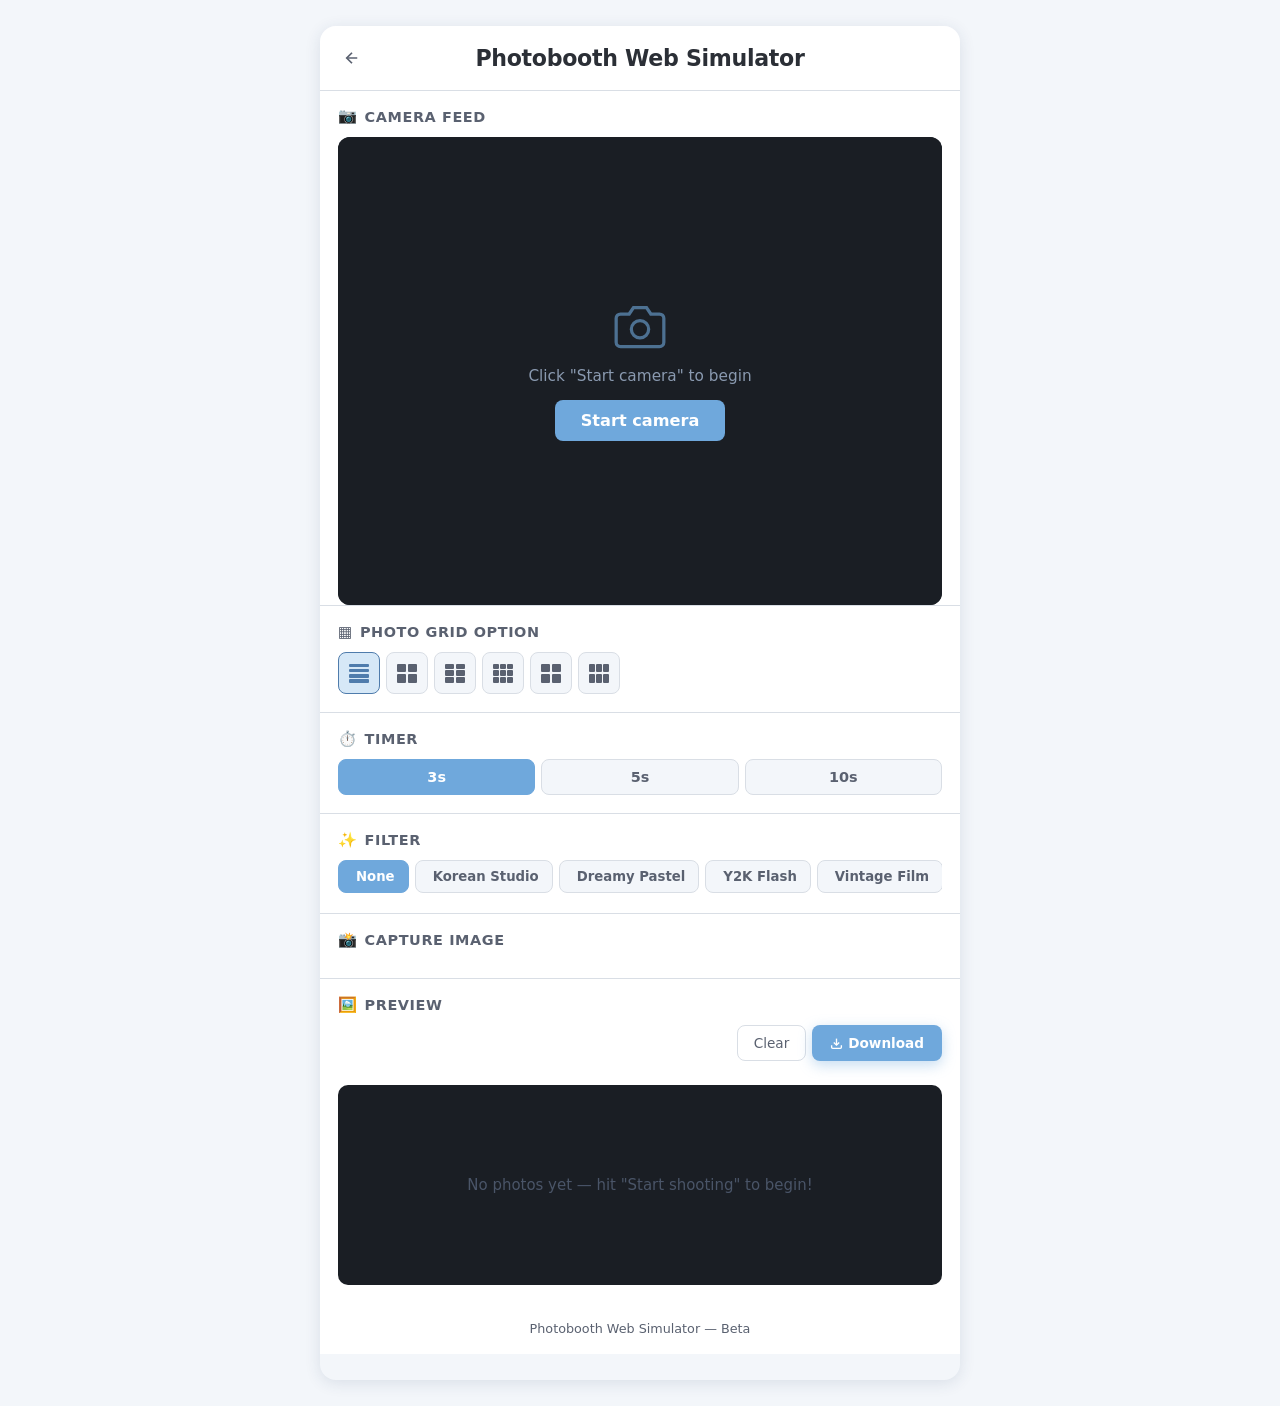
==== app.html @ ad987b06 "Add files via upload" ====
<!DOCTYPE html>
<html lang="en">
<head>
  <meta charset="UTF-8" />
  <meta name="viewport" content="width=device-width, initial-scale=1.0, viewport-fit=cover" />
  <title>Photobooth Web Simulator — Beta</title>
  <link rel="stylesheet" href="style.css" />
</head>
<body>
  <div class="app">

    <!-- Header -->
    <header class="header">
      <a href="landing.html" class="back-link" aria-label="Back to home">
        <svg width="18" height="18" viewBox="0 0 24 24" fill="none" stroke="currentColor" stroke-width="2.3">
          <line x1="19" y1="12" x2="5" y2="12"/>
          <polyline points="12 19 5 12 12 5"/>
        </svg>
      </a>
      <h1>Photobooth Web Simulator</h1>
      <span class="header-spacer" aria-hidden="true"></span>
    </header>

    <!-- ════════════════════════════════════════
         SECTION 1 — CAMERA FEED
         ════════════════════════════════════════ -->
    <section class="app-section camera-feed-section" aria-labelledby="camera-feed-title">
      <h2 class="section-title" id="camera-feed-title">
        <span class="section-icon">📷</span> Camera Feed
      </h2>

      <div class="camera-section">
        <div class="camera-wrap" id="cameraWrap">
          <canvas id="glCanvas"></canvas>
          <video id="video" autoplay playsinline muted style="display:none"></video>
          <canvas id="overlay-canvas"></canvas>
          <div class="countdown-overlay" id="countdown"></div>
          <div class="flash-overlay" id="flash"></div>

          <div class="camera-placeholder" id="placeholder">
            <svg width="52" height="52" viewBox="0 0 24 24" fill="none" stroke-width="1.5" aria-hidden="true">
              <path d="M23 19a2 2 0 0 1-2 2H3a2 2 0 0 1-2-2V8a2 2 0 0 1 2-2h4l2-3h6l2 3h4a2 2 0 0 1 2 2z"/>
              <circle cx="12" cy="13" r="4"/>
            </svg>
            <p>Click "Start camera" to begin</p>
            <button class="btn-start" id="btnStart">Start camera</button>
          </div>
        </div>
      </div>
    </section>

    <!-- ════════════════════════════════════════
         SECTION 2 — PHOTO GRID OPTION
         ════════════════════════════════════════ -->
    <section class="app-section" aria-labelledby="grid-title">
      <h2 class="section-title" id="grid-title">
        <span class="section-icon">▦</span> Photo Grid Option
      </h2>
      <div class="section-body layout-bar">
        <div class="layout-icon-row" id="layoutGrid"></div>
      </div>
    </section>

    <!-- ════════════════════════════════════════
         SECTION 3 — TIMER
         ════════════════════════════════════════ -->
    <section class="app-section" aria-labelledby="timer-title">
      <h2 class="section-title" id="timer-title">
        <span class="section-icon">⏱️</span> Timer
      </h2>
      <div class="section-body">
        <div class="timer-btns" id="timerBtns"></div>
      </div>
    </section>

    <!-- ════════════════════════════════════════
         SECTION 4 — FILTER
         ════════════════════════════════════════ -->
    <section class="app-section" aria-labelledby="filter-title">
      <h2 class="section-title" id="filter-title">
        <span class="section-icon">✨</span> Filter
      </h2>
      <div class="section-body filter-bar">
        <div class="filter-chips" id="filterGrid"></div>
      </div>
    </section>

    <!-- ════════════════════════════════════════
         SECTION 5 — CAPTURE IMAGE
         ════════════════════════════════════════ -->
    <section class="app-section capture-section" aria-labelledby="capture-title">
      <h2 class="section-title" id="capture-title">
        <span class="section-icon">📸</span> Capture Image
      </h2>
      <div class="section-body capture-body" id="cameraBar">
        <div class="capture-row-top">
          <span class="shot-counter" id="shotCounter">0 / 4 photos</span>
          <button class="btn-retake" id="btnRetake" disabled>Retake</button>
        </div>
        <button class="btn-capture" id="btnCapture" disabled>Take photo</button>
      </div>
    </section>

    <!-- Collage preview -->
    <section class="app-section preview-section" aria-labelledby="preview-title">
      <h2 class="section-title" id="preview-title">
        <span class="section-icon">🖼️</span> Preview
      </h2>
      <div class="section-body">
        <div class="preview-actions">
          <button class="btn-retake" id="btnClear">Clear</button>
          <button class="btn-download" id="btnDownload">
            <svg width="13" height="13" viewBox="0 0 24 24" fill="none" stroke="currentColor" stroke-width="2.5" aria-hidden="true">
              <path d="M21 15v4a2 2 0 0 1-2 2H5a2 2 0 0 1-2-2v-4"/>
              <polyline points="7 10 12 15 17 10"/>
              <line x1="12" y1="15" x2="12" y2="3"/>
            </svg>
            Download
          </button>
        </div>
        <div class="preview-canvas" id="collagePreview">
          <div class="empty-strip">No photos yet</div>
        </div>
      </div>
    </section>

    <!-- Footer -->
    <footer class="footer">
      <span>Photobooth Web Simulator &mdash; Beta</span>
    </footer>

  </div>

  <!-- Processing toast -->
  <div class="processing-toast" id="processingToast">
    <span class="processing-spinner"></span>
    <span id="processingMsg">Applying filter…</span>
  </div>

  <!-- Hidden canvases -->
  <canvas id="final-canvas" style="display:none"></canvas>

  <script src="filters.js"></script>
  <script src="script.js"></script>
</body>
</html>
---- style.css ----
/* ============================================
   PHOTOBOOTH — style.css  (v5: responsive + sectioned)
   ============================================ */

/* ── Design Tokens ── */
:root {
  --sky-blue:        #6FA8DC;
  --sky-blue-dark:   #4F7CAC;
  --sky-blue-light:  #D6E8F7;
  --sky-blue-xlight: #EBF4FC;

  --navy:            #1F3A5F;
  --cool-gray:       #D9DEE5;
  --charcoal:        #2B2F36;
  --text-secondary:  #5A6170;

  --surface:         #FFFFFF;
  --background:      #F3F6FA;

  --shadow-sm:       0 1px 4px rgba(31, 58, 95, 0.08);
  --shadow-md:        0 3px 16px rgba(31, 58, 95, 0.12);
  --shadow-blue:      0 4px 14px rgba(111, 168, 220, 0.40);

  /* Fluid spacing scale — grows gently with viewport width */
  --space-xs: clamp(4px, 1vw, 6px);
  --space-sm: clamp(8px, 1.6vw, 12px);
  --space-md: clamp(12px, 2.4vw, 18px);
  --space-lg: clamp(16px, 3.2vw, 26px);

  /* App max width caps growth on large desktop screens */
  --app-max-width: 560px;
}

/* ── Reset & Base ── */
*, *::before, *::after { box-sizing: border-box; margin: 0; padding: 0; }

html {
  /* Fluid root font-size: scales from 15px (small phones) to 17px (desktop) */
  font-size: clamp(15px, 0.9vw + 13px, 17px);
}

body {
  font-family: 'Segoe UI', system-ui, sans-serif;
  background: var(--background);
  min-height: 100vh;
  color: var(--charcoal);
  -webkit-text-size-adjust: 100%;
}

img, canvas, video { max-width: 100%; display: block; }

button { font-family: inherit; }

/* ── App wrapper ── */
.app {
  max-width: var(--app-max-width);
  margin: 0 auto;
  padding: 0 0 var(--space-lg);
  display: flex;
  flex-direction: column;
  gap: 0;
  min-height: 100vh;
}

/* On larger screens, give the centered column a visible edge so it
   doesn't look like a stray strip floating in empty space */
@media (min-width: 640px) {
  .app {
    margin-top: var(--space-lg);
    margin-bottom: var(--space-lg);
    border-radius: 16px;
    overflow: hidden;
    box-shadow: var(--shadow-md);
    min-height: auto;
  }
}

/* ── Header ── */
.header {
  background: var(--surface);
  border-bottom: 1px solid var(--cool-gray);
  padding: var(--space-md) var(--space-md);
  display: flex;
  align-items: center;
  gap: var(--space-sm);
}

.header h1 {
  flex: 1;
  font-size: clamp(1.05rem, 2.6vw, 1.3rem);
  font-weight: 700;
  color: var(--charcoal);
  letter-spacing: -0.3px;
  text-align: center;
}

.back-link,
.header-spacer {
  width: 28px;
  height: 28px;
  flex-shrink: 0;
}

.back-link {
  display: flex;
  align-items: center;
  justify-content: center;
  color: var(--text-secondary);
  border-radius: 8px;
  transition: background 0.15s, color 0.15s;
}

.back-link:hover {
  background: var(--sky-blue-xlight);
  color: var(--sky-blue-dark);
}

/* ── Generic Section Wrapper ── */
.app-section {
  background: var(--surface);
  border-bottom: 1px solid var(--cool-gray);
  padding: var(--space-md);
}

.app-section:last-of-type { border-bottom: none; }

.section-title {
  display: flex;
  align-items: center;
  gap: 7px;
  font-size: clamp(0.78rem, 1.6vw, 0.85rem);
  font-weight: 700;
  letter-spacing: 0.04em;
  text-transform: uppercase;
  color: var(--text-secondary);
  margin-bottom: var(--space-sm);
}

.section-icon {
  font-size: 1.05em;
  line-height: 1;
}

.section-body {
  display: flex;
  flex-direction: column;
  gap: var(--space-sm);
}

/* ════════════════════════════════════════════
   SECTION 1 — CAMERA FEED
   ════════════════════════════════════════════ */

.camera-feed-section { padding: var(--space-md) var(--space-md) 0; }

.camera-section {
  background: var(--charcoal);
  border-radius: 12px;
  overflow: hidden;
}

.camera-wrap {
  position: relative;
  width: 100%;
  aspect-ratio: 4 / 3;
  background: #1a1e24;
  overflow: hidden;
  display: flex;
  align-items: center;
  justify-content: center;
}

/* Taller camera on bigger screens feels less cramped */
@media (min-width: 640px) {
  .camera-wrap { aspect-ratio: 4 / 3.1; }
}

#glCanvas {
  position: absolute;
  inset: 0;
  width: 100%;
  height: 100%;
  object-fit: cover;
  display: none;
}

#overlay-canvas {
  position: absolute;
  inset: 0;
  width: 100%;
  height: 100%;
  pointer-events: none;
}

.camera-placeholder {
  display: flex;
  flex-direction: column;
  align-items: center;
  gap: var(--space-sm);
  padding: var(--space-lg) var(--space-md);
  text-align: center;
  z-index: 2;
}

.camera-placeholder svg { stroke: var(--sky-blue); opacity: 0.6; }

.camera-placeholder p {
  font-size: clamp(0.8rem, 1.8vw, 0.9rem);
  color: #8a9ab0;
  line-height: 1.5;
}

.btn-start {
  padding: clamp(8px, 1.6vw, 11px) clamp(18px, 4vw, 26px);
  background: var(--sky-blue);
  border: none;
  border-radius: 8px;
  color: #fff;
  font-size: clamp(0.82rem, 1.8vw, 0.95rem);
  font-weight: 600;
  cursor: pointer;
  transition: background 0.15s;
}

.btn-start:hover { background: var(--sky-blue-dark); }

.countdown-overlay {
  position: absolute;
  inset: 0;
  display: flex;
  align-items: center;
  justify-content: center;
  background: rgba(0, 0, 0, 0.45);
  font-size: clamp(48px, 14vw, 100px);
  font-weight: 900;
  color: #fff;
  text-shadow: 0 0 40px rgba(111, 168, 220, 0.9);
  z-index: 10;
  pointer-events: none;
  opacity: 0;
  transition: opacity 0.15s;
}

.countdown-overlay.visible { opacity: 1; }

.flash-overlay {
  position: absolute;
  inset: 0;
  background: #fff;
  z-index: 20;
  pointer-events: none;
  opacity: 0;
  transition: opacity 0.15s;
}

.flash-overlay.flash { opacity: 1; }

/* ════════════════════════════════════════════
   SECTION 2 — PHOTO GRID OPTION
   ════════════════════════════════════════════ */

.layout-bar {
  display: flex;
  align-items: center;
}

.layout-icon-row {
  display: flex;
  gap: var(--space-xs);
  flex-wrap: wrap;
  width: 100%;
}

.layout-btn {
  width: clamp(34px, 8vw, 42px);
  height: clamp(34px, 8vw, 42px);
  border: 1.5px solid var(--cool-gray);
  border-radius: 8px;
  background: var(--background);
  cursor: pointer;
  display: flex;
  flex-direction: column;
  align-items: center;
  justify-content: center;
  gap: 2px;
  padding: 4px;
  transition: border-color 0.15s, background 0.15s;
}

.layout-btn:hover {
  border-color: var(--sky-blue);
  background: var(--sky-blue-xlight);
}

.layout-btn.active {
  border-color: var(--sky-blue-dark);
  background: var(--sky-blue-light);
}

.layout-btn span { display: none; }

.layout-dots {
  display: grid;
  gap: 1.5px;
  width: 60%;
  height: 60%;
}

.layout-dots .dot {
  background: var(--text-secondary);
  border-radius: 1px;
}

.layout-btn.active .dot { background: var(--sky-blue-dark); }
.layout-btn:hover .dot  { background: var(--sky-blue); }

/* ════════════════════════════════════════════
   SECTION 3 — TIMER
   ════════════════════════════════════════════ */

.timer-btns {
  display: flex;
  gap: var(--space-xs);
}

.timer-btn {
  flex: 1;
  padding: clamp(7px, 1.4vw, 9px) 0;
  border: 1.5px solid var(--cool-gray);
  border-radius: 8px;
  background: var(--background);
  cursor: pointer;
  font-size: clamp(0.78rem, 1.6vw, 0.85rem);
  font-weight: 600;
  color: var(--text-secondary);
  transition: all 0.15s;
  text-align: center;
}

.timer-btn.active {
  background: var(--sky-blue);
  color: #fff;
  border-color: var(--sky-blue);
}

.timer-btn:hover:not(.active) {
  border-color: var(--sky-blue);
  color: var(--sky-blue-dark);
  background: var(--sky-blue-xlight);
}

/* ════════════════════════════════════════════
   SECTION 4 — FILTER
   ════════════════════════════════════════════ */

.filter-bar { display: block; }

.filter-chips {
  display: flex;
  gap: var(--space-xs);
  overflow-x: auto;
  scrollbar-width: thin;
  scrollbar-color: var(--cool-gray) transparent;
  padding-bottom: 2px;
  -webkit-overflow-scrolling: touch;
}

.filter-chips::-webkit-scrollbar { height: 4px; }
.filter-chips::-webkit-scrollbar-thumb {
  background: var(--cool-gray);
  border-radius: 4px;
}

.filter-btn {
  padding: clamp(6px, 1.3vw, 8px) clamp(9px, 2vw, 13px);
  border: 1.5px solid var(--cool-gray);
  border-radius: 8px;
  background: var(--background);
  cursor: pointer;
  font-size: clamp(0.7rem, 1.5vw, 0.78rem);
  font-weight: 600;
  color: var(--text-secondary);
  white-space: nowrap;
  transition: all 0.15s;
  display: flex;
  align-items: center;
  gap: 4px;
  flex-shrink: 0;
}

.filter-btn.active {
  background: var(--sky-blue);
  color: #fff;
  border-color: var(--sky-blue);
}

.filter-btn:hover:not(.active) {
  border-color: var(--sky-blue);
  color: var(--sky-blue-dark);
  background: var(--sky-blue-xlight);
}

.filter-icon { font-size: 1.05em; }

/* ════════════════════════════════════════════
   SECTION 5 — CAPTURE IMAGE
   ════════════════════════════════════════════ */

.capture-section { background: var(--surface); }

.capture-body {
  display: none;   /* shown by JS after camera starts */
  flex-direction: column;
  gap: var(--space-sm);
}

.capture-row-top {
  display: flex;
  align-items: center;
  justify-content: space-between;
  gap: var(--space-sm);
}

.shot-counter {
  font-size: clamp(0.75rem, 1.6vw, 0.85rem);
  font-weight: 500;
  color: var(--text-secondary);
}

.btn-capture {
  width: 100%;
  padding: clamp(11px, 2.4vw, 15px) 0;
  background: var(--sky-blue);
  border: none;
  border-radius: 10px;
  color: #fff;
  font-size: clamp(0.88rem, 2vw, 1rem);
  font-weight: 700;
  cursor: pointer;
  transition: background 0.15s, transform 0.1s, box-shadow 0.1s;
  box-shadow: var(--shadow-blue);
}

.btn-capture:hover {
  background: var(--sky-blue-dark);
  transform: translateY(-1px);
}

.btn-capture:active { transform: scale(0.98); }

.btn-capture:disabled {
  opacity: 0.45;
  cursor: not-allowed;
  transform: none;
  box-shadow: none;
}

.btn-retake {
  padding: clamp(6px, 1.4vw, 9px) clamp(12px, 2.6vw, 16px);
  background: none;
  border: 1px solid var(--cool-gray);
  border-radius: 8px;
  color: var(--text-secondary);
  font-size: clamp(0.72rem, 1.6vw, 0.8rem);
  font-weight: 500;
  cursor: pointer;
  transition: border-color 0.15s, color 0.15s;
  white-space: nowrap;
}

.btn-retake:hover {
  border-color: var(--sky-blue);
  color: var(--sky-blue-dark);
}

.btn-retake:disabled { opacity: 0.35; cursor: not-allowed; }

/* ── Preview Section ── */
.preview-section { background: var(--surface); }

.preview-actions {
  display: flex;
  gap: var(--space-xs);
  justify-content: flex-end;
  margin-bottom: var(--space-sm);
}

.btn-download {
  padding: clamp(7px, 1.6vw, 10px) clamp(14px, 3vw, 18px);
  background: var(--sky-blue);
  border: none;
  border-radius: 8px;
  color: #fff;
  font-size: clamp(0.72rem, 1.6vw, 0.8rem);
  font-weight: 600;
  cursor: pointer;
  display: flex;
  align-items: center;
  gap: 5px;
  transition: background 0.15s, transform 0.1s;
  box-shadow: var(--shadow-blue);
}

.btn-download:hover {
  background: var(--sky-blue-dark);
  transform: translateY(-1px);
}

.btn-download:active { transform: scale(0.97); }

.preview-canvas {
  background: #1a1e24;
  border-radius: 10px;
  min-height: clamp(140px, 30vw, 200px);
  display: flex;
  align-items: flex-start;
  justify-content: flex-start;
  padding: var(--space-sm);
  overflow: auto;
}

.empty-strip {
  width: 100%;
  text-align: center;
  color: #4a5568;
  font-size: clamp(0.78rem, 1.8vw, 0.88rem);
  padding: clamp(28px, 8vw, 48px) var(--space-md);
  align-self: center;
}

.photo-strip {
  display: flex;
  flex-direction: column;
  gap: var(--space-xs);
  background: #111418;
  padding: var(--space-xs);
  border-radius: 6px;
}

.strip-photo {
  width: clamp(80px, 22vw, 130px);
  height: clamp(60px, 16.5vw, 97px);
  object-fit: cover;
  border-radius: 3px;
}

.collage-grid {
  display: grid;
  gap: var(--space-xs);
  background: #111418;
  padding: var(--space-xs);
  border-radius: 6px;
  width: 100%;
}

.collage-photo {
  width: 100%;
  height: 100%;
  object-fit: cover;
  border-radius: 3px;
}

.collage-empty-cell {
  background: #2a2f38;
  display: flex;
  align-items: center;
  justify-content: center;
  color: #4a5568;
  font-size: clamp(14px, 3vw, 20px);
  border-radius: 3px;
  aspect-ratio: 4 / 3;
}

/* ── Processing Toast ── */
.processing-toast {
  position: fixed;
  bottom: clamp(16px, 4vw, 28px);
  left: 50%;
  transform: translateX(-50%) translateY(70px);
  background: var(--charcoal);
  color: #fff;
  border-radius: 50px;
  padding: clamp(8px, 1.6vw, 10px) clamp(14px, 3vw, 20px);
  font-size: clamp(0.78rem, 1.6vw, 0.85rem);
  font-weight: 500;
  display: flex;
  align-items: center;
  gap: 9px;
  box-shadow: var(--shadow-md);
  z-index: 100;
  transition: transform 0.3s cubic-bezier(0.34, 1.56, 0.64, 1), opacity 0.3s;
  opacity: 0;
  pointer-events: none;
  max-width: 90vw;
  text-align: center;
}

.processing-toast.visible {
  transform: translateX(-50%) translateY(0);
  opacity: 1;
}

.processing-spinner {
  width: 13px; height: 13px;
  border: 2px solid rgba(255,255,255,0.25);
  border-top-color: #fff;
  border-radius: 50%;
  animation: spin 0.7s linear infinite;
  flex-shrink: 0;
}

@keyframes spin { to { transform: rotate(360deg); } }

/* ── Footer ── */
.footer {
  text-align: center;
  padding: var(--space-md);
  font-size: clamp(0.68rem, 1.5vw, 0.75rem);
  color: var(--text-secondary);
  background: var(--surface);
}

/* ════════════════════════════════════════════
   RESPONSIVE BREAKPOINTS
   ════════════════════════════════════════════ */

/* Small phones — tighten spacing further */
@media (max-width: 360px) {
  .layout-btn { width: 32px; height: 32px; }
  .header h1  { font-size: 1rem; }
}

/* Tablets & small laptops */
@media (min-width: 640px) and (max-width: 1023px) {
  :root { --app-max-width: 600px; }
}

/* Desktop — comfortable centered column, never a sidebar reflow */
@media (min-width: 1024px) {
  :root { --app-max-width: 640px; }

  body {
    display: flex;
    justify-content: center;
  }

  .app { margin-top: var(--space-lg); margin-bottom: var(--space-lg); }
}

/* Large desktop — slightly roomier still, but capped so it never
   sprawls into an unreadable wide column */
@media (min-width: 1440px) {
  :root { --app-max-width: 680px; }
}

/* Respect reduced motion */
@media (prefers-reduced-motion: reduce) {
  * { transition-duration: 0.01ms !important; animation-duration: 0.01ms !important; }
}

/* Landscape phones — camera can get squeezed, give it more headroom */
@media (max-height: 480px) and (orientation: landscape) {
  .camera-wrap { aspect-ratio: 16 / 9; }
}
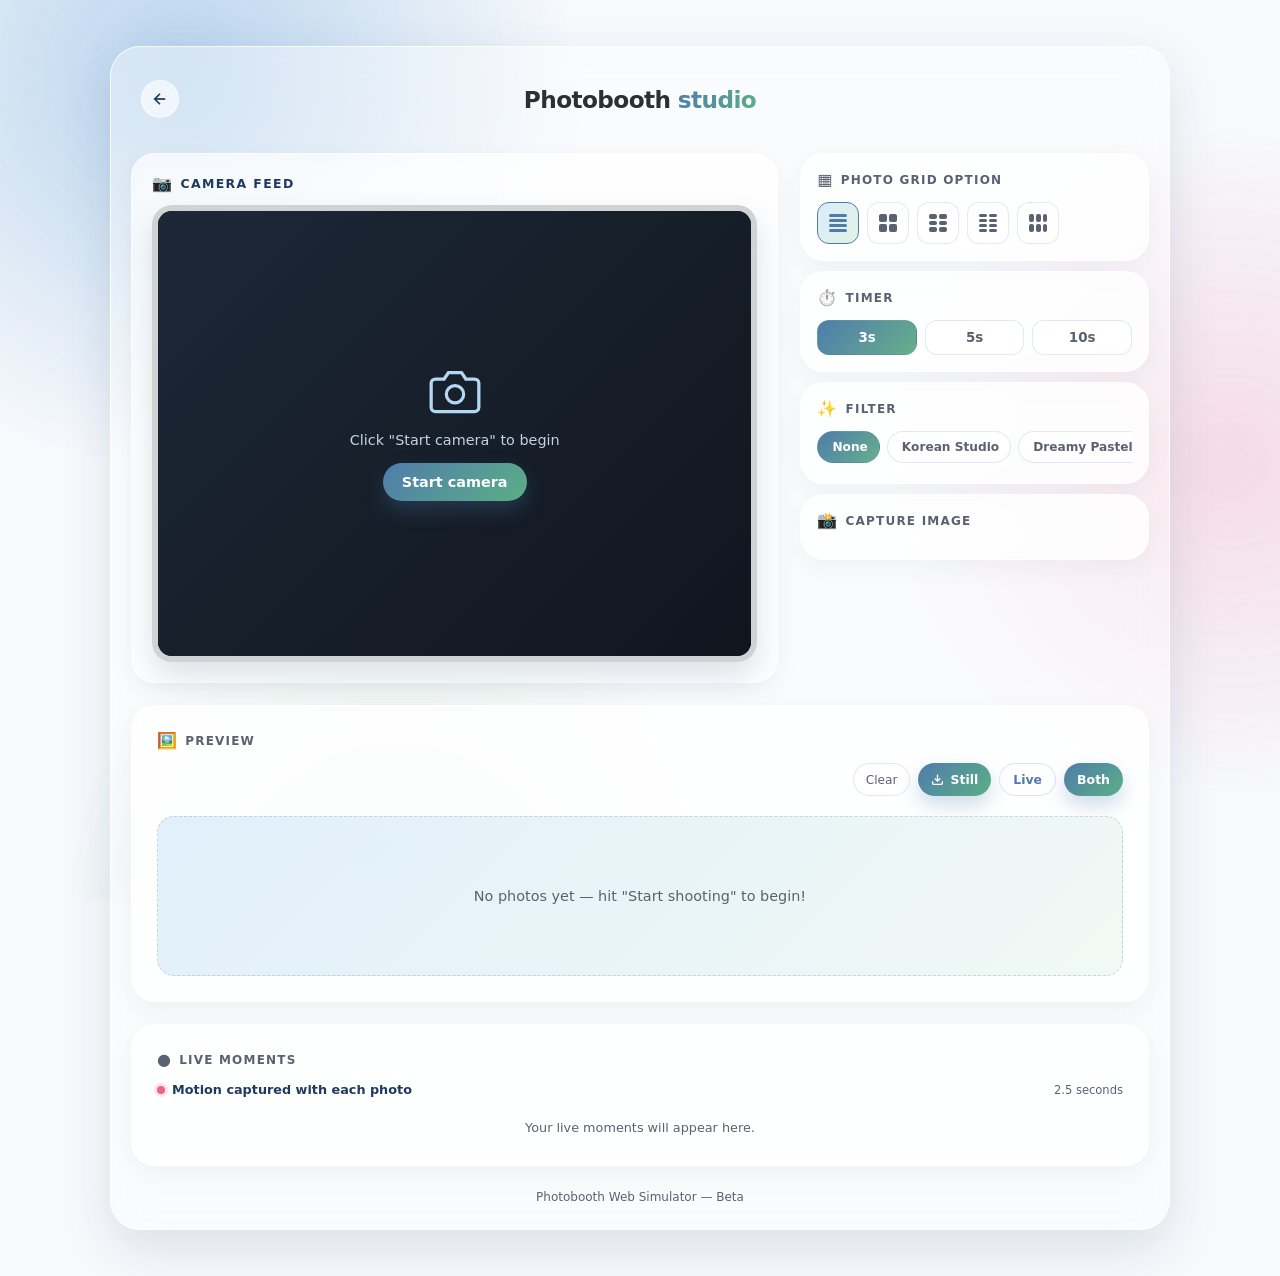
==== commit bef508d9: "Add files via upload" ====
--- a/app.html
+++ b/app.html
@@ -6,18 +6,23 @@
   <title>Photobooth Web Simulator — Beta</title>
   <link rel="stylesheet" href="style.css" />
 </head>
-<body>
-  <div class="app">
+<body>
+  <div class="app-background" aria-hidden="true">
+    <span class="app-blob app-blob-blue"></span>
+    <span class="app-blob app-blob-pink"></span>
+    <span class="app-blob app-blob-green"></span>
+  </div>
+  <div class="app">
 
     <!-- Header -->
     <header class="header">
-      <a href="landing.html" class="back-link" aria-label="Back to home">
+      <a href="index.html" class="back-link" aria-label="Back to home">
         <svg width="18" height="18" viewBox="0 0 24 24" fill="none" stroke="currentColor" stroke-width="2.3">
           <line x1="19" y1="12" x2="5" y2="12"/>
           <polyline points="12 19 5 12 12 5"/>
         </svg>
       </a>
-      <h1>Photobooth Web Simulator</h1>
+      <h1><span>Photobooth</span> <em>studio</em></h1>
       <span class="header-spacer" aria-hidden="true"></span>
     </header>
 
@@ -52,7 +57,8 @@
     <!-- ════════════════════════════════════════
          SECTION 2 — PHOTO GRID OPTION
          ════════════════════════════════════════ -->
-    <section class="app-section" aria-labelledby="grid-title">
+    <div class="controls-panel">
+    <section class="app-section" aria-labelledby="grid-title">
       <h2 class="section-title" id="grid-title">
         <span class="section-icon">▦</span> Photo Grid Option
       </h2>
@@ -96,33 +102,52 @@
         <div class="capture-row-top">
           <span class="shot-counter" id="shotCounter">0 / 4 photos</span>
           <button class="btn-retake" id="btnRetake" disabled>Retake</button>
-        </div>
-        <button class="btn-capture" id="btnCapture" disabled>Take photo</button>
+        </div>
+        <button class="btn-capture" id="btnCapture" disabled>Take photo</button>
       </div>
     </section>
 
-    <!-- Collage preview -->
+    </div>
+
+    <!-- Collage preview -->
     <section class="app-section preview-section" aria-labelledby="preview-title">
       <h2 class="section-title" id="preview-title">
         <span class="section-icon">🖼️</span> Preview
       </h2>
       <div class="section-body">
-        <div class="preview-actions">
-          <button class="btn-retake" id="btnClear">Clear</button>
-          <button class="btn-download" id="btnDownload">
+        <div class="preview-actions">
+          <button class="btn-retake" id="btnClear">Clear</button>
+          <button class="btn-download" id="btnDownload">
             <svg width="13" height="13" viewBox="0 0 24 24" fill="none" stroke="currentColor" stroke-width="2.5" aria-hidden="true">
               <path d="M21 15v4a2 2 0 0 1-2 2H5a2 2 0 0 1-2-2v-4"/>
               <polyline points="7 10 12 15 17 10"/>
               <line x1="12" y1="15" x2="12" y2="3"/>
             </svg>
-            Download
-          </button>
-        </div>
-        <div class="preview-canvas" id="collagePreview">
-          <div class="empty-strip">No photos yet</div>
-        </div>
-      </div>
-    </section>
+            Still
+          </button>
+          <button class="btn-download btn-download-soft" id="btnDownloadLive">Live</button>
+          <button class="btn-download" id="btnDownloadBoth">Both</button>
+        </div>
+        <div class="preview-canvas" id="collagePreview">
+          <div class="empty-strip">No photos yet</div>
+        </div>
+      </div>
+    </section>
+
+    <section class="app-section live-section" aria-labelledby="live-title">
+      <h2 class="section-title" id="live-title">
+        <span class="section-icon">&#9679;</span> Live moments
+      </h2>
+      <div class="section-body">
+        <div class="live-preview-heading">
+          <span><i class="live-dot" aria-hidden="true"></i> Motion captured with each photo</span>
+          <small>2.5 seconds</small>
+        </div>
+        <div class="live-preview-list" id="livePreview">
+          <p class="live-empty">Your live moments will appear here.</p>
+        </div>
+      </div>
+    </section>
 
     <!-- Footer -->
     <footer class="footer">
@@ -143,4 +168,4 @@
   <script src="filters.js"></script>
   <script src="script.js"></script>
 </body>
-</html>+</html>
--- a/style.css
+++ b/style.css
@@ -1,664 +1,159 @@
-/* ============================================
-   PHOTOBOOTH — style.css  (v5: responsive + sectioned)
-   ============================================ */
-
-/* ── Design Tokens ── */
-:root {
-  --sky-blue:        #6FA8DC;
-  --sky-blue-dark:   #4F7CAC;
-  --sky-blue-light:  #D6E8F7;
-  --sky-blue-xlight: #EBF4FC;
-
-  --navy:            #1F3A5F;
-  --cool-gray:       #D9DEE5;
-  --charcoal:        #2B2F36;
-  --text-secondary:  #5A6170;
-
-  --surface:         #FFFFFF;
-  --background:      #F3F6FA;
-
-  --shadow-sm:       0 1px 4px rgba(31, 58, 95, 0.08);
-  --shadow-md:        0 3px 16px rgba(31, 58, 95, 0.12);
-  --shadow-blue:      0 4px 14px rgba(111, 168, 220, 0.40);
-
-  /* Fluid spacing scale — grows gently with viewport width */
-  --space-xs: clamp(4px, 1vw, 6px);
-  --space-sm: clamp(8px, 1.6vw, 12px);
-  --space-md: clamp(12px, 2.4vw, 18px);
-  --space-lg: clamp(16px, 3.2vw, 26px);
-
-  /* App max width caps growth on large desktop screens */
-  --app-max-width: 560px;
-}
-
-/* ── Reset & Base ── */
-*, *::before, *::after { box-sizing: border-box; margin: 0; padding: 0; }
-
-html {
-  /* Fluid root font-size: scales from 15px (small phones) to 17px (desktop) */
-  font-size: clamp(15px, 0.9vw + 13px, 17px);
-}
-
-body {
-  font-family: 'Segoe UI', system-ui, sans-serif;
-  background: var(--background);
-  min-height: 100vh;
-  color: var(--charcoal);
-  -webkit-text-size-adjust: 100%;
-}
-
-img, canvas, video { max-width: 100%; display: block; }
-
-button { font-family: inherit; }
-
-/* ── App wrapper ── */
-.app {
-  max-width: var(--app-max-width);
-  margin: 0 auto;
-  padding: 0 0 var(--space-lg);
-  display: flex;
-  flex-direction: column;
-  gap: 0;
-  min-height: 100vh;
-}
-
-/* On larger screens, give the centered column a visible edge so it
-   doesn't look like a stray strip floating in empty space */
-@media (min-width: 640px) {
-  .app {
-    margin-top: var(--space-lg);
-    margin-bottom: var(--space-lg);
-    border-radius: 16px;
-    overflow: hidden;
-    box-shadow: var(--shadow-md);
-    min-height: auto;
-  }
-}
-
-/* ── Header ── */
-.header {
-  background: var(--surface);
-  border-bottom: 1px solid var(--cool-gray);
-  padding: var(--space-md) var(--space-md);
-  display: flex;
-  align-items: center;
-  gap: var(--space-sm);
-}
-
-.header h1 {
-  flex: 1;
-  font-size: clamp(1.05rem, 2.6vw, 1.3rem);
-  font-weight: 700;
-  color: var(--charcoal);
-  letter-spacing: -0.3px;
-  text-align: center;
-}
-
-.back-link,
-.header-spacer {
-  width: 28px;
-  height: 28px;
-  flex-shrink: 0;
-}
-
-.back-link {
-  display: flex;
-  align-items: center;
-  justify-content: center;
-  color: var(--text-secondary);
-  border-radius: 8px;
-  transition: background 0.15s, color 0.15s;
-}
-
-.back-link:hover {
-  background: var(--sky-blue-xlight);
-  color: var(--sky-blue-dark);
-}
-
-/* ── Generic Section Wrapper ── */
-.app-section {
-  background: var(--surface);
-  border-bottom: 1px solid var(--cool-gray);
-  padding: var(--space-md);
-}
-
-.app-section:last-of-type { border-bottom: none; }
-
-.section-title {
-  display: flex;
-  align-items: center;
-  gap: 7px;
-  font-size: clamp(0.78rem, 1.6vw, 0.85rem);
-  font-weight: 700;
-  letter-spacing: 0.04em;
-  text-transform: uppercase;
-  color: var(--text-secondary);
-  margin-bottom: var(--space-sm);
-}
-
-.section-icon {
-  font-size: 1.05em;
-  line-height: 1;
-}
-
-.section-body {
-  display: flex;
-  flex-direction: column;
-  gap: var(--space-sm);
-}
-
-/* ════════════════════════════════════════════
-   SECTION 1 — CAMERA FEED
-   ════════════════════════════════════════════ */
-
-.camera-feed-section { padding: var(--space-md) var(--space-md) 0; }
-
-.camera-section {
-  background: var(--charcoal);
-  border-radius: 12px;
-  overflow: hidden;
-}
-
-.camera-wrap {
-  position: relative;
-  width: 100%;
-  aspect-ratio: 4 / 3;
-  background: #1a1e24;
-  overflow: hidden;
-  display: flex;
-  align-items: center;
-  justify-content: center;
-}
-
-/* Taller camera on bigger screens feels less cramped */
-@media (min-width: 640px) {
-  .camera-wrap { aspect-ratio: 4 / 3.1; }
-}
-
-#glCanvas {
-  position: absolute;
-  inset: 0;
-  width: 100%;
-  height: 100%;
-  object-fit: cover;
-  display: none;
-}
-
-#overlay-canvas {
-  position: absolute;
-  inset: 0;
-  width: 100%;
-  height: 100%;
-  pointer-events: none;
-}
-
-.camera-placeholder {
-  display: flex;
-  flex-direction: column;
-  align-items: center;
-  gap: var(--space-sm);
-  padding: var(--space-lg) var(--space-md);
-  text-align: center;
-  z-index: 2;
-}
-
-.camera-placeholder svg { stroke: var(--sky-blue); opacity: 0.6; }
-
-.camera-placeholder p {
-  font-size: clamp(0.8rem, 1.8vw, 0.9rem);
-  color: #8a9ab0;
-  line-height: 1.5;
-}
-
-.btn-start {
-  padding: clamp(8px, 1.6vw, 11px) clamp(18px, 4vw, 26px);
-  background: var(--sky-blue);
-  border: none;
-  border-radius: 8px;
-  color: #fff;
-  font-size: clamp(0.82rem, 1.8vw, 0.95rem);
-  font-weight: 600;
-  cursor: pointer;
-  transition: background 0.15s;
-}
-
-.btn-start:hover { background: var(--sky-blue-dark); }
-
-.countdown-overlay {
-  position: absolute;
-  inset: 0;
-  display: flex;
-  align-items: center;
-  justify-content: center;
-  background: rgba(0, 0, 0, 0.45);
-  font-size: clamp(48px, 14vw, 100px);
-  font-weight: 900;
-  color: #fff;
-  text-shadow: 0 0 40px rgba(111, 168, 220, 0.9);
-  z-index: 10;
-  pointer-events: none;
-  opacity: 0;
-  transition: opacity 0.15s;
-}
-
-.countdown-overlay.visible { opacity: 1; }
-
-.flash-overlay {
-  position: absolute;
-  inset: 0;
-  background: #fff;
-  z-index: 20;
-  pointer-events: none;
-  opacity: 0;
-  transition: opacity 0.15s;
-}
-
-.flash-overlay.flash { opacity: 1; }
-
-/* ════════════════════════════════════════════
-   SECTION 2 — PHOTO GRID OPTION
-   ════════════════════════════════════════════ */
-
-.layout-bar {
-  display: flex;
-  align-items: center;
-}
-
-.layout-icon-row {
-  display: flex;
-  gap: var(--space-xs);
-  flex-wrap: wrap;
-  width: 100%;
-}
-
-.layout-btn {
-  width: clamp(34px, 8vw, 42px);
-  height: clamp(34px, 8vw, 42px);
-  border: 1.5px solid var(--cool-gray);
-  border-radius: 8px;
-  background: var(--background);
-  cursor: pointer;
-  display: flex;
-  flex-direction: column;
-  align-items: center;
-  justify-content: center;
-  gap: 2px;
-  padding: 4px;
-  transition: border-color 0.15s, background 0.15s;
-}
-
-.layout-btn:hover {
-  border-color: var(--sky-blue);
-  background: var(--sky-blue-xlight);
-}
-
-.layout-btn.active {
-  border-color: var(--sky-blue-dark);
-  background: var(--sky-blue-light);
-}
-
-.layout-btn span { display: none; }
-
-.layout-dots {
-  display: grid;
-  gap: 1.5px;
-  width: 60%;
-  height: 60%;
-}
-
-.layout-dots .dot {
-  background: var(--text-secondary);
-  border-radius: 1px;
-}
-
-.layout-btn.active .dot { background: var(--sky-blue-dark); }
-.layout-btn:hover .dot  { background: var(--sky-blue); }
-
-/* ════════════════════════════════════════════
-   SECTION 3 — TIMER
-   ════════════════════════════════════════════ */
-
-.timer-btns {
-  display: flex;
-  gap: var(--space-xs);
-}
-
-.timer-btn {
-  flex: 1;
-  padding: clamp(7px, 1.4vw, 9px) 0;
-  border: 1.5px solid var(--cool-gray);
-  border-radius: 8px;
-  background: var(--background);
-  cursor: pointer;
-  font-size: clamp(0.78rem, 1.6vw, 0.85rem);
-  font-weight: 600;
-  color: var(--text-secondary);
-  transition: all 0.15s;
-  text-align: center;
-}
-
-.timer-btn.active {
-  background: var(--sky-blue);
-  color: #fff;
-  border-color: var(--sky-blue);
-}
-
-.timer-btn:hover:not(.active) {
-  border-color: var(--sky-blue);
-  color: var(--sky-blue-dark);
-  background: var(--sky-blue-xlight);
-}
-
-/* ════════════════════════════════════════════
-   SECTION 4 — FILTER
-   ════════════════════════════════════════════ */
-
-.filter-bar { display: block; }
-
-.filter-chips {
-  display: flex;
-  gap: var(--space-xs);
-  overflow-x: auto;
-  scrollbar-width: thin;
-  scrollbar-color: var(--cool-gray) transparent;
-  padding-bottom: 2px;
-  -webkit-overflow-scrolling: touch;
-}
-
-.filter-chips::-webkit-scrollbar { height: 4px; }
-.filter-chips::-webkit-scrollbar-thumb {
-  background: var(--cool-gray);
-  border-radius: 4px;
-}
-
-.filter-btn {
-  padding: clamp(6px, 1.3vw, 8px) clamp(9px, 2vw, 13px);
-  border: 1.5px solid var(--cool-gray);
-  border-radius: 8px;
-  background: var(--background);
-  cursor: pointer;
-  font-size: clamp(0.7rem, 1.5vw, 0.78rem);
-  font-weight: 600;
-  color: var(--text-secondary);
-  white-space: nowrap;
-  transition: all 0.15s;
-  display: flex;
-  align-items: center;
-  gap: 4px;
-  flex-shrink: 0;
-}
-
-.filter-btn.active {
-  background: var(--sky-blue);
-  color: #fff;
-  border-color: var(--sky-blue);
-}
-
-.filter-btn:hover:not(.active) {
-  border-color: var(--sky-blue);
-  color: var(--sky-blue-dark);
-  background: var(--sky-blue-xlight);
-}
-
-.filter-icon { font-size: 1.05em; }
-
-/* ════════════════════════════════════════════
-   SECTION 5 — CAPTURE IMAGE
-   ════════════════════════════════════════════ */
-
-.capture-section { background: var(--surface); }
-
-.capture-body {
-  display: none;   /* shown by JS after camera starts */
-  flex-direction: column;
-  gap: var(--space-sm);
-}
-
-.capture-row-top {
-  display: flex;
-  align-items: center;
-  justify-content: space-between;
-  gap: var(--space-sm);
-}
-
-.shot-counter {
-  font-size: clamp(0.75rem, 1.6vw, 0.85rem);
-  font-weight: 500;
-  color: var(--text-secondary);
-}
-
-.btn-capture {
-  width: 100%;
-  padding: clamp(11px, 2.4vw, 15px) 0;
-  background: var(--sky-blue);
-  border: none;
-  border-radius: 10px;
-  color: #fff;
-  font-size: clamp(0.88rem, 2vw, 1rem);
-  font-weight: 700;
-  cursor: pointer;
-  transition: background 0.15s, transform 0.1s, box-shadow 0.1s;
-  box-shadow: var(--shadow-blue);
-}
-
-.btn-capture:hover {
-  background: var(--sky-blue-dark);
-  transform: translateY(-1px);
-}
-
-.btn-capture:active { transform: scale(0.98); }
-
-.btn-capture:disabled {
-  opacity: 0.45;
-  cursor: not-allowed;
-  transform: none;
-  box-shadow: none;
-}
-
-.btn-retake {
-  padding: clamp(6px, 1.4vw, 9px) clamp(12px, 2.6vw, 16px);
-  background: none;
-  border: 1px solid var(--cool-gray);
-  border-radius: 8px;
-  color: var(--text-secondary);
-  font-size: clamp(0.72rem, 1.6vw, 0.8rem);
-  font-weight: 500;
-  cursor: pointer;
-  transition: border-color 0.15s, color 0.15s;
-  white-space: nowrap;
-}
-
-.btn-retake:hover {
-  border-color: var(--sky-blue);
-  color: var(--sky-blue-dark);
-}
-
-.btn-retake:disabled { opacity: 0.35; cursor: not-allowed; }
-
-/* ── Preview Section ── */
-.preview-section { background: var(--surface); }
-
-.preview-actions {
-  display: flex;
-  gap: var(--space-xs);
-  justify-content: flex-end;
-  margin-bottom: var(--space-sm);
-}
-
-.btn-download {
-  padding: clamp(7px, 1.6vw, 10px) clamp(14px, 3vw, 18px);
-  background: var(--sky-blue);
-  border: none;
-  border-radius: 8px;
-  color: #fff;
-  font-size: clamp(0.72rem, 1.6vw, 0.8rem);
-  font-weight: 600;
-  cursor: pointer;
-  display: flex;
-  align-items: center;
-  gap: 5px;
-  transition: background 0.15s, transform 0.1s;
-  box-shadow: var(--shadow-blue);
-}
-
-.btn-download:hover {
-  background: var(--sky-blue-dark);
-  transform: translateY(-1px);
-}
-
-.btn-download:active { transform: scale(0.97); }
-
-.preview-canvas {
-  background: #1a1e24;
-  border-radius: 10px;
-  min-height: clamp(140px, 30vw, 200px);
-  display: flex;
-  align-items: flex-start;
-  justify-content: flex-start;
-  padding: var(--space-sm);
-  overflow: auto;
-}
-
-.empty-strip {
-  width: 100%;
-  text-align: center;
-  color: #4a5568;
-  font-size: clamp(0.78rem, 1.8vw, 0.88rem);
-  padding: clamp(28px, 8vw, 48px) var(--space-md);
-  align-self: center;
-}
-
-.photo-strip {
-  display: flex;
-  flex-direction: column;
-  gap: var(--space-xs);
-  background: #111418;
-  padding: var(--space-xs);
-  border-radius: 6px;
-}
-
-.strip-photo {
-  width: clamp(80px, 22vw, 130px);
-  height: clamp(60px, 16.5vw, 97px);
-  object-fit: cover;
-  border-radius: 3px;
-}
-
-.collage-grid {
-  display: grid;
-  gap: var(--space-xs);
-  background: #111418;
-  padding: var(--space-xs);
-  border-radius: 6px;
-  width: 100%;
-}
-
-.collage-photo {
-  width: 100%;
-  height: 100%;
-  object-fit: cover;
-  border-radius: 3px;
-}
-
-.collage-empty-cell {
-  background: #2a2f38;
-  display: flex;
-  align-items: center;
-  justify-content: center;
-  color: #4a5568;
-  font-size: clamp(14px, 3vw, 20px);
-  border-radius: 3px;
-  aspect-ratio: 4 / 3;
-}
-
-/* ── Processing Toast ── */
-.processing-toast {
-  position: fixed;
-  bottom: clamp(16px, 4vw, 28px);
-  left: 50%;
-  transform: translateX(-50%) translateY(70px);
-  background: var(--charcoal);
-  color: #fff;
-  border-radius: 50px;
-  padding: clamp(8px, 1.6vw, 10px) clamp(14px, 3vw, 20px);
-  font-size: clamp(0.78rem, 1.6vw, 0.85rem);
-  font-weight: 500;
-  display: flex;
-  align-items: center;
-  gap: 9px;
-  box-shadow: var(--shadow-md);
-  z-index: 100;
-  transition: transform 0.3s cubic-bezier(0.34, 1.56, 0.64, 1), opacity 0.3s;
-  opacity: 0;
-  pointer-events: none;
-  max-width: 90vw;
-  text-align: center;
-}
-
-.processing-toast.visible {
-  transform: translateX(-50%) translateY(0);
-  opacity: 1;
-}
-
-.processing-spinner {
-  width: 13px; height: 13px;
-  border: 2px solid rgba(255,255,255,0.25);
-  border-top-color: #fff;
-  border-radius: 50%;
-  animation: spin 0.7s linear infinite;
-  flex-shrink: 0;
-}
-
-@keyframes spin { to { transform: rotate(360deg); } }
-
-/* ── Footer ── */
-.footer {
-  text-align: center;
-  padding: var(--space-md);
-  font-size: clamp(0.68rem, 1.5vw, 0.75rem);
-  color: var(--text-secondary);
-  background: var(--surface);
-}
-
-/* ════════════════════════════════════════════
-   RESPONSIVE BREAKPOINTS
-   ════════════════════════════════════════════ */
-
-/* Small phones — tighten spacing further */
-@media (max-width: 360px) {
-  .layout-btn { width: 32px; height: 32px; }
-  .header h1  { font-size: 1rem; }
-}
-
-/* Tablets & small laptops */
-@media (min-width: 640px) and (max-width: 1023px) {
-  :root { --app-max-width: 600px; }
-}
-
-/* Desktop — comfortable centered column, never a sidebar reflow */
-@media (min-width: 1024px) {
-  :root { --app-max-width: 640px; }
-
-  body {
-    display: flex;
-    justify-content: center;
-  }
-
-  .app { margin-top: var(--space-lg); margin-bottom: var(--space-lg); }
-}
-
-/* Large desktop — slightly roomier still, but capped so it never
-   sprawls into an unreadable wide column */
-@media (min-width: 1440px) {
-  :root { --app-max-width: 680px; }
-}
-
-/* Respect reduced motion */
-@media (prefers-reduced-motion: reduce) {
-  * { transition-duration: 0.01ms !important; animation-duration: 0.01ms !important; }
-}
-
-/* Landscape phones — camera can get squeezed, give it more headroom */
-@media (max-height: 480px) and (orientation: landscape) {
-  .camera-wrap { aspect-ratio: 16 / 9; }
-}+:root {
+  --ink: #2b2f36;
+  --navy: #1f3a5f;
+  --muted: #5a6170;
+  --blue: #6fa8dc;
+  --blue-deep: #4f7cac;
+  --pink: #f4b4c8;
+  --green: #a8d8b9;
+  --line: rgba(255, 255, 255, .68);
+  --glass: rgba(255, 255, 255, .72);
+  --shadow: 0 18px 50px rgba(31, 58, 95, .13);
+  --space: clamp(14px, 2.5vw, 22px);
+  --app-width: 1060px;
+}
+
+* { box-sizing: border-box; }
+html { font-size: 16px; }
+body {
+  margin: 0;
+  min-height: 100vh;
+  overflow-x: hidden;
+  color: var(--ink);
+  font-family: "Segoe UI", system-ui, -apple-system, sans-serif;
+  background: #f7f9fc;
+}
+button { font: inherit; }
+button, a { -webkit-tap-highlight-color: transparent; }
+
+.app-background { position: fixed; inset: 0; z-index: -1; overflow: hidden; pointer-events: none; }
+.app-blob { position: absolute; border-radius: 50%; filter: blur(1px); opacity: .82; }
+.app-blob-blue { width: min(66vw, 820px); height: min(66vw, 820px); left: -18vw; top: -26vw; background: radial-gradient(circle, rgba(111,168,220,.56), rgba(111,168,220,0) 68%); animation: drift-blue 18s ease-in-out infinite; }
+.app-blob-pink { width: min(55vw, 690px); height: min(55vw, 690px); top: 13%; right: -23vw; background: radial-gradient(circle, rgba(244,180,200,.53), rgba(244,180,200,0) 68%); animation: drift-pink 21s ease-in-out infinite; }
+.app-blob-green { width: min(55vw, 690px); height: min(55vw, 690px); bottom: -28vw; left: 4vw; background: radial-gradient(circle, rgba(168,216,185,.55), rgba(168,216,185,0) 68%); animation: drift-green 22s ease-in-out infinite; }
+@keyframes drift-blue { 50% { transform: translate(38px, 30px); } }
+@keyframes drift-pink { 50% { transform: translate(-35px, -24px); } }
+@keyframes drift-green { 50% { transform: translate(28px, -20px) scale(1.06); } }
+
+.app {
+  width: min(calc(100% - 32px), var(--app-width));
+  margin: clamp(16px, 4vw, 46px) auto;
+  padding: clamp(10px, 2vw, 20px);
+  display: grid;
+  grid-template-columns: minmax(0, 1.3fr) minmax(280px, .7fr);
+  grid-template-areas: "header header" "camera controls" "preview preview" "live live" "footer footer";
+  gap: var(--space);
+  border: 1px solid rgba(255,255,255,.76);
+  border-radius: 30px;
+  background: rgba(255,255,255,.37);
+  box-shadow: var(--shadow);
+  backdrop-filter: blur(20px);
+  -webkit-backdrop-filter: blur(20px);
+}
+
+.header {
+  grid-area: header;
+  display: grid;
+  grid-template-columns: 42px 1fr 42px;
+  align-items: center;
+  min-height: 64px;
+  padding: 6px 10px;
+}
+.header h1 { margin: 0; text-align: center; font-size: clamp(1.12rem, 2.3vw, 1.45rem); letter-spacing: -.6px; color: var(--ink); }
+.header h1 em { font-style: normal; background: linear-gradient(105deg, var(--blue-deep), #5baf85); -webkit-background-clip: text; background-clip: text; color: transparent; }
+.back-link, .header-spacer { width: 38px; height: 38px; }
+.back-link { display: grid; place-items: center; color: var(--navy); border: 1px solid var(--line); border-radius: 50%; background: rgba(255,255,255,.63); transition: transform .18s, background .18s; }
+.back-link:hover { transform: translateX(-3px); background: #fff; }
+
+.app-section { min-width: 0; padding: clamp(16px, 2.6vw, 25px); border: 1px solid var(--line); border-radius: 24px; background: var(--glass); box-shadow: 0 8px 25px rgba(31,58,95,.05); backdrop-filter: blur(12px); -webkit-backdrop-filter: blur(12px); }
+.camera-feed-section { grid-area: camera; padding: clamp(14px, 2.3vw, 20px); background: rgba(255,255,255,.62); }
+.camera-feed-section .section-title { margin: 0 0 12px; color: var(--navy); font-size: .78rem; letter-spacing: .11em; }
+.camera-feed-section .section-icon { color: var(--blue-deep); }
+.section-title { display: flex; align-items: center; gap: 7px; margin: 0 0 13px; font-size: .75rem; font-weight: 750; letter-spacing: .1em; text-transform: uppercase; color: var(--muted); }
+.section-icon { font-size: 1rem; }
+.section-body { display: flex; flex-direction: column; gap: 10px; }
+
+.camera-section { overflow: hidden; border: 6px solid rgba(255,255,255,.8); border-radius: 20px; background: #1a1e24; box-shadow: 0 14px 30px rgba(31,58,95,.15); }
+.camera-wrap { position: relative; display: grid; place-items: center; width: 100%; aspect-ratio: 4 / 3; overflow: hidden; background: linear-gradient(135deg, #1d2736, #10161e); }
+#glCanvas, #overlay-canvas { position: absolute; inset: 0; width: 100%; height: 100%; }
+#glCanvas { display: none; object-fit: cover; }
+#overlay-canvas { pointer-events: none; }
+.camera-placeholder { z-index: 1; display: flex; flex-direction: column; align-items: center; gap: 12px; padding: 25px; text-align: center; color: #e8f1fa; }
+.camera-placeholder svg { stroke: #b4d8f4; }
+.camera-placeholder p { margin: 0; max-width: 230px; color: #c3d3e4; line-height: 1.5; font-size: .9rem; }
+
+.btn-start, .btn-capture, .btn-download { border: 0; color: #fff; font-weight: 700; cursor: pointer; background: linear-gradient(135deg, var(--blue-deep), #5baf85); box-shadow: 0 9px 20px rgba(79,124,172,.28); transition: transform .18s, box-shadow .18s, filter .18s; }
+.btn-start { padding: 11px 19px; border-radius: 999px; font-size: .9rem; }
+.btn-start:hover, .btn-capture:hover, .btn-download:hover { transform: translateY(-2px); filter: saturate(1.1); box-shadow: 0 12px 25px rgba(79,124,172,.35); }
+.btn-start:active, .btn-capture:active, .btn-download:active { transform: scale(.98); }
+.countdown-overlay, .flash-overlay { position: absolute; inset: 0; pointer-events: none; opacity: 0; }
+.countdown-overlay { z-index: 10; display: grid; place-items: center; background: rgba(28,43,63,.54); color: #fff; font-size: clamp(4rem, 13vw, 7rem); font-weight: 800; text-shadow: 0 0 35px var(--pink); transition: opacity .16s; }
+.countdown-overlay.visible, .flash-overlay.flash { opacity: 1; }
+.flash-overlay { z-index: 20; background: #fff; transition: opacity .15s; }
+
+/* The short controls card brings layouts, timers, filters and capture together. */
+.controls-panel { grid-area: controls; display: flex; flex-direction: column; gap: 10px; }
+.controls-panel .app-section { padding: 16px; }
+.layout-icon-row { display: flex; flex-wrap: wrap; gap: 8px; }
+.layout-btn { width: 42px; height: 42px; display: grid; place-items: center; padding: 6px; border: 1px solid rgba(79,124,172,.16); border-radius: 12px; background: rgba(255,255,255,.7); cursor: pointer; transition: transform .16s, background .16s, border-color .16s; }
+.layout-btn span { display: none; }
+.layout-btn:hover { transform: translateY(-2px); border-color: var(--blue); }
+.layout-btn.active { background: linear-gradient(135deg, #dcecf9, #e0f2e7); border-color: var(--blue-deep); }
+.layout-dots { display: grid; gap: 2px; width: 64%; height: 64%; }
+.layout-dots .dot { border-radius: 2px; background: var(--muted); }
+.layout-btn.active .dot { background: var(--blue-deep); }
+.timer-btns { display: grid; grid-template-columns: repeat(3, 1fr); gap: 8px; }
+.timer-btn, .filter-btn, .btn-retake { border: 1px solid rgba(79,124,172,.17); background: rgba(255,255,255,.64); color: var(--muted); cursor: pointer; transition: transform .16s, border-color .16s, background .16s; }
+.timer-btn { padding: 9px 4px; border-radius: 12px; font-size: .84rem; font-weight: 700; }
+.timer-btn.active, .filter-btn.active { color: #fff; border-color: transparent; background: linear-gradient(135deg, var(--blue-deep), #67af8b); }
+.timer-btn:hover:not(.active), .filter-btn:hover:not(.active), .btn-retake:hover { transform: translateY(-1px); border-color: var(--blue); background: #fff; }
+.filter-bar { overflow: hidden; }
+.filter-chips { display: flex; gap: 7px; padding-bottom: 4px; overflow-x: auto; scrollbar-width: thin; scrollbar-color: var(--blue) transparent; }
+.filter-btn { flex: 0 0 auto; padding: 8px 11px; border-radius: 999px; font-size: .76rem; font-weight: 650; white-space: nowrap; }
+.filter-icon { margin-right: 3px; }
+.capture-body { display: none; flex-direction: column; gap: 10px; }
+.capture-row-top { display: flex; align-items: center; justify-content: space-between; gap: 10px; }
+.shot-counter { color: var(--muted); font-size: .82rem; font-weight: 650; }
+.btn-retake { padding: 7px 12px; border-radius: 999px; font-size: .76rem; }
+.btn-retake:disabled { opacity: .4; cursor: not-allowed; transform: none; }
+.btn-capture { width: 100%; padding: 13px 15px; border-radius: 14px; font-size: .94rem; }
+.btn-capture:disabled { opacity: .42; cursor: not-allowed; box-shadow: none; transform: none; filter: grayscale(.2); }
+.live-dot { display: inline-block; width: 8px; height: 8px; border-radius: 50%; background: #ec668b; box-shadow: 0 0 0 3px rgba(236,102,139,.17); }
+
+.preview-section { grid-area: preview; }
+.preview-actions { display: flex; flex-wrap: wrap; justify-content: flex-end; gap: 8px; margin-bottom: 10px; }
+.btn-download { display: inline-flex; align-items: center; gap: 6px; padding: 8px 13px; border-radius: 999px; font-size: .78rem; }
+.btn-download-soft { color: var(--blue-deep); background: rgba(255,255,255,.74); border: 1px solid rgba(79,124,172,.2); box-shadow: none; }
+.btn-download-soft:hover { background: #fff; }
+.preview-canvas { display: flex; align-items: flex-start; min-height: 160px; padding: 12px; overflow: auto; border: 1px dashed rgba(79,124,172,.26); border-radius: 17px; background: linear-gradient(135deg, rgba(216,235,249,.78), rgba(237,247,241,.78)); }
+.empty-strip { width: 100%; align-self: center; padding: 32px 15px; text-align: center; color: var(--muted); font-size: .9rem; }
+.live-section { grid-area: live; }
+.live-preview-heading { display: flex; align-items: center; justify-content: space-between; margin-bottom: 10px; color: var(--navy); font-size: .8rem; font-weight: 750; }
+.live-preview-heading > span { display: flex; align-items: center; gap: 7px; }
+.live-preview-heading small { color: var(--muted); font-size: .72rem; font-weight: 500; }
+.live-preview-list { display: flex; gap: 10px; overflow-x: auto; padding-bottom: 2px; }
+.live-empty { width: 100%; margin: 3px 0; color: var(--muted); font-size: .8rem; text-align: center; }
+.live-clip-card { position: relative; flex: 0 0 min(210px, 72vw); overflow: hidden; border: 3px solid rgba(255,255,255,.9); border-radius: 13px; background: var(--ink); box-shadow: 0 5px 15px rgba(31,58,95,.11); }
+.live-clip-card video { display: block; width: 100%; aspect-ratio: 4 / 3; object-fit: cover; }
+.btn-live-download { position: absolute; right: 7px; bottom: 7px; padding: 6px 9px; border: 1px solid rgba(255,255,255,.55); border-radius: 999px; color: #fff; background: rgba(31,58,95,.72); backdrop-filter: blur(6px); cursor: pointer; font-size: .7rem; font-weight: 700; }
+.photo-strip, .collage-grid { gap: 7px; padding: 7px; border-radius: 10px; background: rgba(255,255,255,.86); box-shadow: 0 5px 14px rgba(31,58,95,.12); }
+.photo-strip { display: flex; flex-direction: column; }
+.strip-photo { width: clamp(100px, 20vw, 140px); height: auto; aspect-ratio: 4 / 3; object-fit: cover; border-radius: 5px; }
+.collage-grid { display: grid; width: 100%; }
+.collage-photo, .collage-empty-cell { width: 100%; height: 100%; border-radius: 5px; }
+.collage-photo { object-fit: cover; }
+.collage-empty-cell { display: grid; place-items: center; min-height: 70px; background: rgba(111,168,220,.12); color: var(--blue-deep); font-size: 1.3rem; }
+
+.footer { grid-area: footer; padding: 2px 10px 5px; text-align: center; color: var(--muted); font-size: .75rem; }
+.processing-toast { position: fixed; z-index: 100; left: 50%; bottom: 22px; display: flex; align-items: center; gap: 9px; max-width: calc(100vw - 32px); padding: 11px 17px; border: 1px solid rgba(255,255,255,.55); border-radius: 999px; color: #fff; background: rgba(43,47,54,.9); box-shadow: var(--shadow); transform: translate(-50%, 80px); opacity: 0; pointer-events: none; transition: transform .25s, opacity .25s; }
+.processing-toast.visible { transform: translate(-50%, 0); opacity: 1; }
+.processing-spinner { width: 14px; height: 14px; border: 2px solid rgba(255,255,255,.3); border-top-color: #fff; border-radius: 50%; animation: spin .7s linear infinite; }
+@keyframes spin { to { transform: rotate(360deg); } }
+
+@media (max-width: 760px) {
+  .app { width: min(calc(100% - 18px), 620px); margin: 9px auto; padding: 9px; grid-template-columns: 1fr; grid-template-areas: "header" "camera" "controls" "preview" "live" "footer"; gap: 10px; border-radius: 24px; }
+  .controls-panel { grid-area: controls; }
+  .header { min-height: 55px; }
+  .app-section { border-radius: 20px; }
+}
+@media (prefers-reduced-motion: reduce) { *, *::before, *::after { animation-duration: .01ms !important; transition-duration: .01ms !important; } }
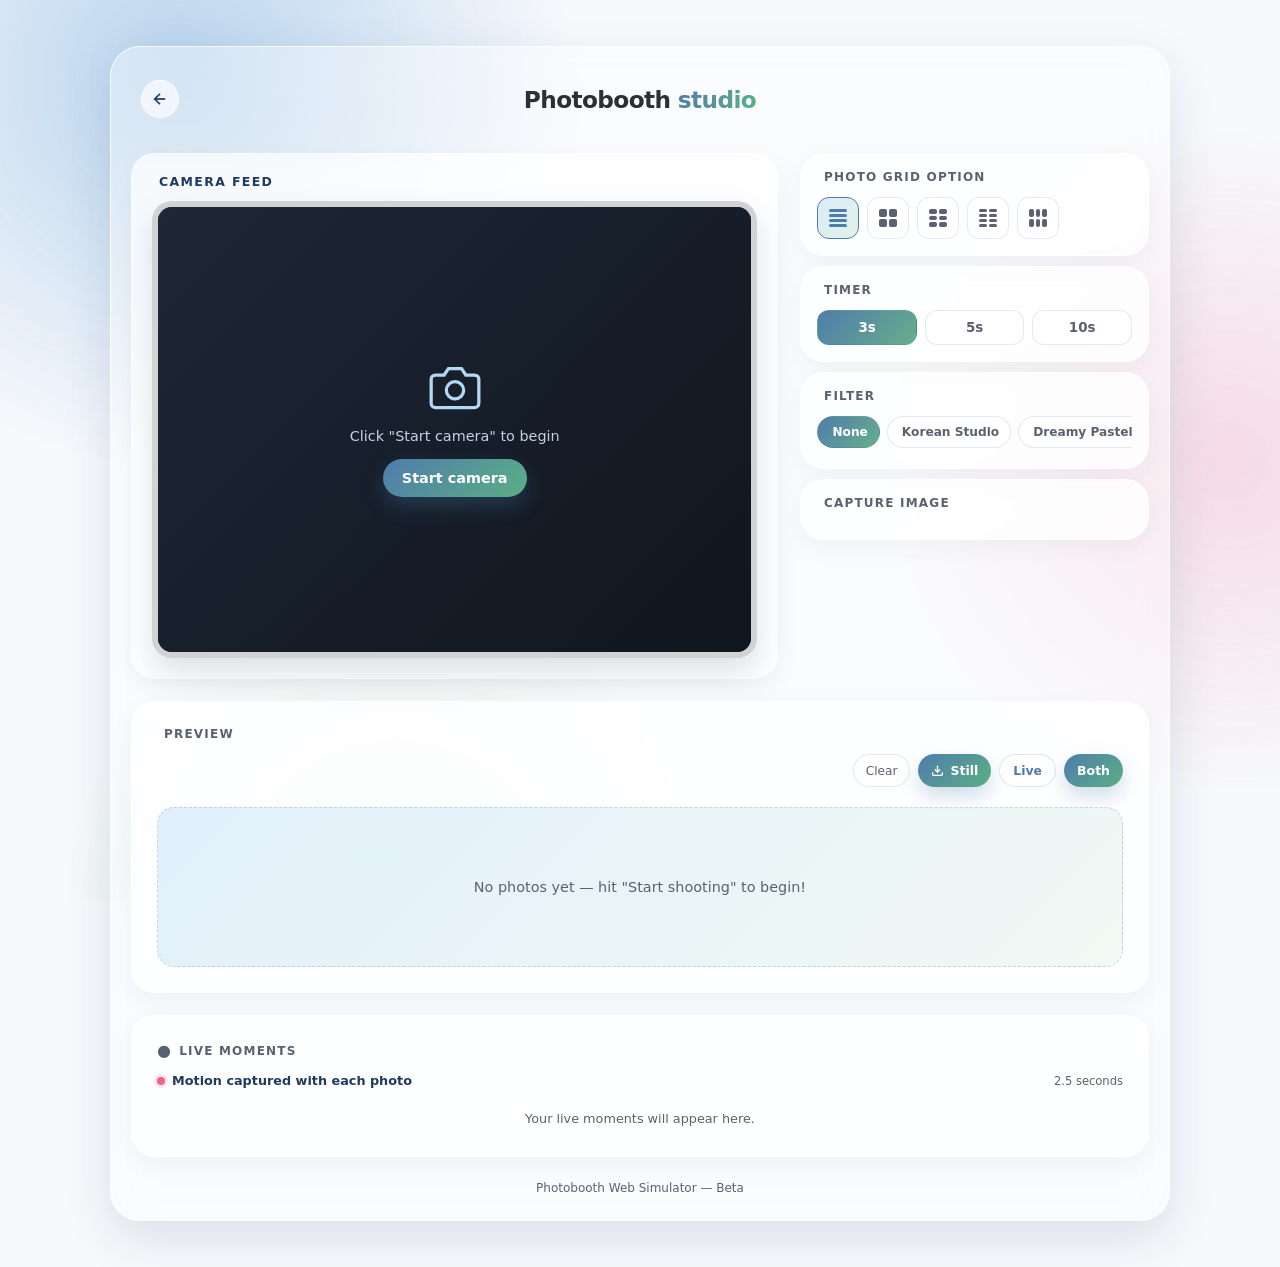
==== commit 4d6420bf: "Refactor HTML structure and restore missing sections" ====
--- a/app.html
+++ b/app.html
@@ -6,23 +6,23 @@
   <title>Photobooth Web Simulator — Beta</title>
   <link rel="stylesheet" href="style.css" />
 </head>
-<body>
-  <div class="app-background" aria-hidden="true">
-    <span class="app-blob app-blob-blue"></span>
-    <span class="app-blob app-blob-pink"></span>
-    <span class="app-blob app-blob-green"></span>
-  </div>
-  <div class="app">
+<body>
+  <div class="app-background" aria-hidden="true">
+    <span class="app-blob app-blob-blue"></span>
+    <span class="app-blob app-blob-pink"></span>
+    <span class="app-blob app-blob-green"></span>
+  </div>
+  <div class="app">
 
     <!-- Header -->
     <header class="header">
-      <a href="index.html" class="back-link" aria-label="Back to home">
+      <a href="index.html" class="back-link" aria-label="Back to home">
         <svg width="18" height="18" viewBox="0 0 24 24" fill="none" stroke="currentColor" stroke-width="2.3">
           <line x1="19" y1="12" x2="5" y2="12"/>
           <polyline points="12 19 5 12 12 5"/>
         </svg>
       </a>
-      <h1><span>Photobooth</span> <em>studio</em></h1>
+      <h1><span>Photobooth</span> <em>studio</em></h1>
       <span class="header-spacer" aria-hidden="true"></span>
     </header>
 
@@ -31,7 +31,7 @@
          ════════════════════════════════════════ -->
     <section class="app-section camera-feed-section" aria-labelledby="camera-feed-title">
       <h2 class="section-title" id="camera-feed-title">
-        <span class="section-icon">📷</span> Camera Feed
+        <span class="section-icon"></span> Camera Feed
       </h2>
 
       <div class="camera-section">
@@ -57,10 +57,10 @@
     <!-- ════════════════════════════════════════
          SECTION 2 — PHOTO GRID OPTION
          ════════════════════════════════════════ -->
-    <div class="controls-panel">
-    <section class="app-section" aria-labelledby="grid-title">
+    <div class="controls-panel">
+    <section class="app-section" aria-labelledby="grid-title">
       <h2 class="section-title" id="grid-title">
-        <span class="section-icon">▦</span> Photo Grid Option
+        <span class="section-icon"></span> Photo Grid Option
       </h2>
       <div class="section-body layout-bar">
         <div class="layout-icon-row" id="layoutGrid"></div>
@@ -72,7 +72,7 @@
          ════════════════════════════════════════ -->
     <section class="app-section" aria-labelledby="timer-title">
       <h2 class="section-title" id="timer-title">
-        <span class="section-icon">⏱️</span> Timer
+        <span class="section-icon"></span> Timer
       </h2>
       <div class="section-body">
         <div class="timer-btns" id="timerBtns"></div>
@@ -84,7 +84,7 @@
          ════════════════════════════════════════ -->
     <section class="app-section" aria-labelledby="filter-title">
       <h2 class="section-title" id="filter-title">
-        <span class="section-icon">✨</span> Filter
+        <span class="section-icon"></span> Filter
       </h2>
       <div class="section-body filter-bar">
         <div class="filter-chips" id="filterGrid"></div>
@@ -96,58 +96,58 @@
          ════════════════════════════════════════ -->
     <section class="app-section capture-section" aria-labelledby="capture-title">
       <h2 class="section-title" id="capture-title">
-        <span class="section-icon">📸</span> Capture Image
+        <span class="section-icon"></span> Capture Image
       </h2>
       <div class="section-body capture-body" id="cameraBar">
         <div class="capture-row-top">
           <span class="shot-counter" id="shotCounter">0 / 4 photos</span>
           <button class="btn-retake" id="btnRetake" disabled>Retake</button>
-        </div>
-        <button class="btn-capture" id="btnCapture" disabled>Take photo</button>
+        </div>
+        <button class="btn-capture" id="btnCapture" disabled>Take photo</button>
       </div>
     </section>
 
-    </div>
-
-    <!-- Collage preview -->
+    </div>
+
+    <!-- Collage preview -->
     <section class="app-section preview-section" aria-labelledby="preview-title">
       <h2 class="section-title" id="preview-title">
-        <span class="section-icon">🖼️</span> Preview
+        <span class="section-icon"></span> Preview
       </h2>
       <div class="section-body">
-        <div class="preview-actions">
-          <button class="btn-retake" id="btnClear">Clear</button>
-          <button class="btn-download" id="btnDownload">
+        <div class="preview-actions">
+          <button class="btn-retake" id="btnClear">Clear</button>
+          <button class="btn-download" id="btnDownload">
             <svg width="13" height="13" viewBox="0 0 24 24" fill="none" stroke="currentColor" stroke-width="2.5" aria-hidden="true">
               <path d="M21 15v4a2 2 0 0 1-2 2H5a2 2 0 0 1-2-2v-4"/>
               <polyline points="7 10 12 15 17 10"/>
               <line x1="12" y1="15" x2="12" y2="3"/>
             </svg>
-            Still
-          </button>
-          <button class="btn-download btn-download-soft" id="btnDownloadLive">Live</button>
-          <button class="btn-download" id="btnDownloadBoth">Both</button>
-        </div>
-        <div class="preview-canvas" id="collagePreview">
-          <div class="empty-strip">No photos yet</div>
-        </div>
-      </div>
-    </section>
-
-    <section class="app-section live-section" aria-labelledby="live-title">
-      <h2 class="section-title" id="live-title">
-        <span class="section-icon">&#9679;</span> Live moments
-      </h2>
-      <div class="section-body">
-        <div class="live-preview-heading">
-          <span><i class="live-dot" aria-hidden="true"></i> Motion captured with each photo</span>
-          <small>2.5 seconds</small>
-        </div>
-        <div class="live-preview-list" id="livePreview">
-          <p class="live-empty">Your live moments will appear here.</p>
-        </div>
-      </div>
-    </section>
+            Still
+          </button>
+          <button class="btn-download btn-download-soft" id="btnDownloadLive">Live</button>
+          <button class="btn-download" id="btnDownloadBoth">Both</button>
+        </div>
+        <div class="preview-canvas" id="collagePreview">
+          <div class="empty-strip">No photos yet</div>
+        </div>
+      </div>
+    </section>
+
+    <section class="app-section live-section" aria-labelledby="live-title">
+      <h2 class="section-title" id="live-title">
+        <span class="section-icon">&#9679;</span> Live moments
+      </h2>
+      <div class="section-body">
+        <div class="live-preview-heading">
+          <span><i class="live-dot" aria-hidden="true"></i> Motion captured with each photo</span>
+          <small>2.5 seconds</small>
+        </div>
+        <div class="live-preview-list" id="livePreview">
+          <p class="live-empty">Your live moments will appear here.</p>
+        </div>
+      </div>
+    </section>
 
     <!-- Footer -->
     <footer class="footer">
@@ -168,4 +168,4 @@
   <script src="filters.js"></script>
   <script src="script.js"></script>
 </body>
-</html>
+</html>
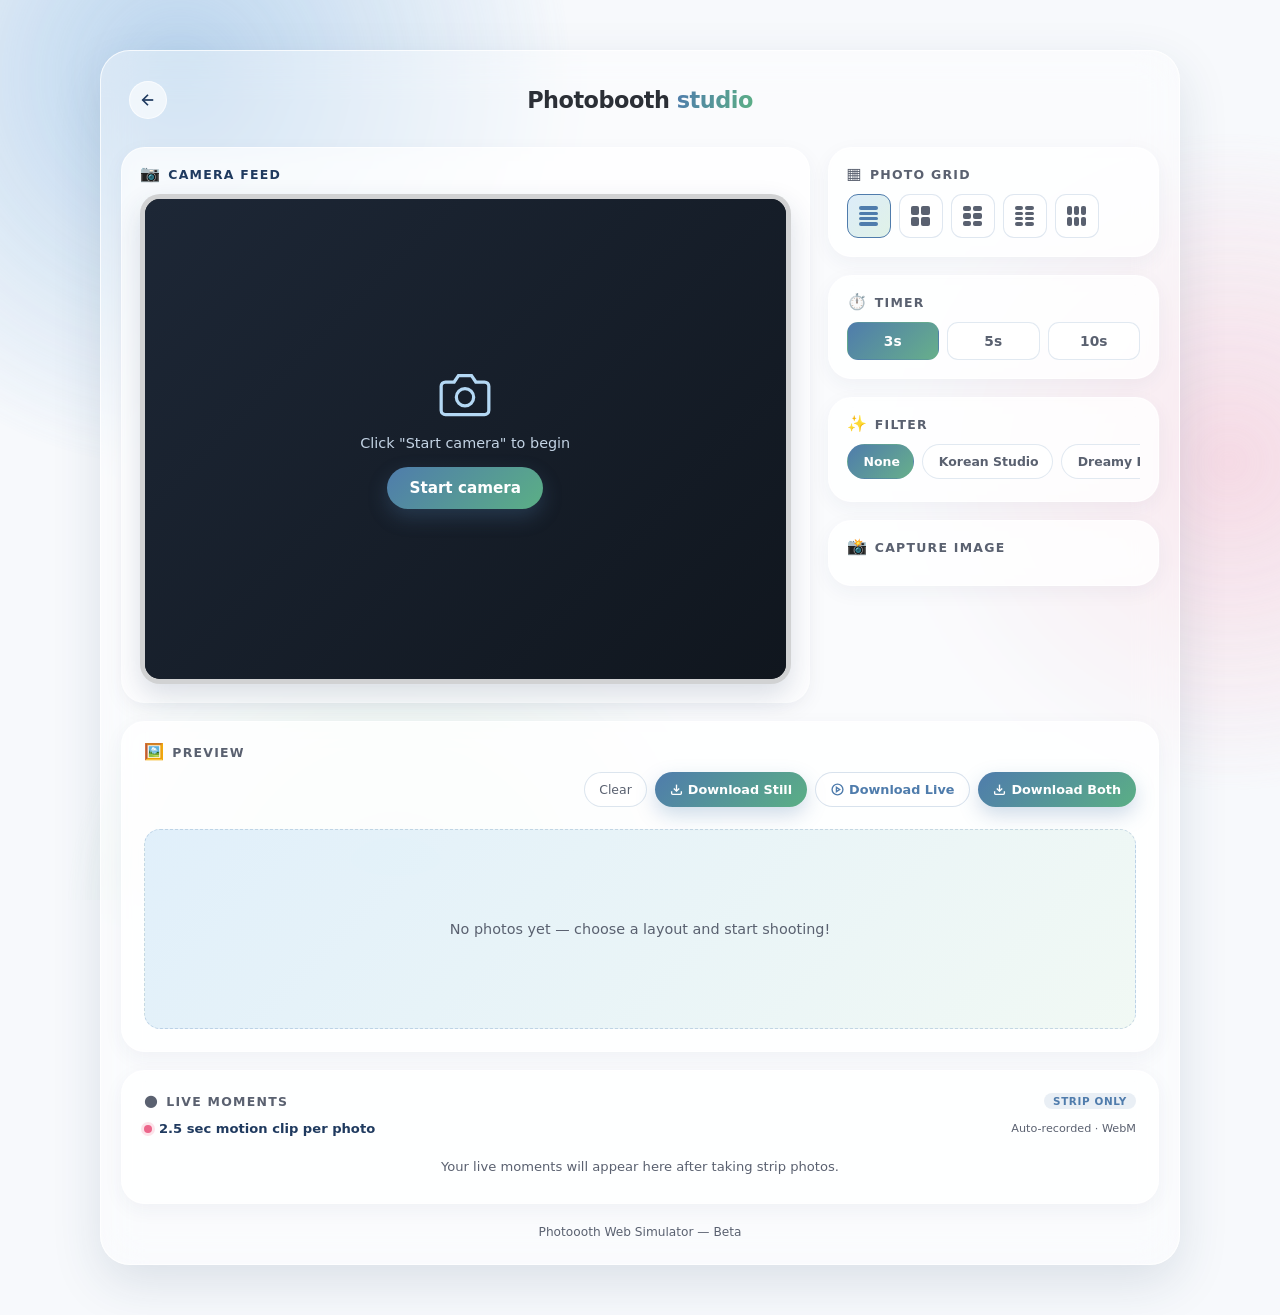
==== commit 81fb1c3e: "Add files via upload" ====
--- a/app.html
+++ b/app.html
@@ -12,6 +12,7 @@
     <span class="app-blob app-blob-pink"></span>
     <span class="app-blob app-blob-green"></span>
   </div>
+
   <div class="app">
 
     <!-- Header -->
@@ -26,14 +27,11 @@
       <span class="header-spacer" aria-hidden="true"></span>
     </header>
 
-    <!-- ════════════════════════════════════════
-         SECTION 1 — CAMERA FEED
-         ════════════════════════════════════════ -->
+    <!-- SECTION 1 — CAMERA FEED -->
     <section class="app-section camera-feed-section" aria-labelledby="camera-feed-title">
       <h2 class="section-title" id="camera-feed-title">
-        <span class="section-icon"></span> Camera Feed
+        <span class="section-icon">📷</span> Camera Feed
       </h2>
-
       <div class="camera-section">
         <div class="camera-wrap" id="cameraWrap">
           <canvas id="glCanvas"></canvas>
@@ -41,7 +39,6 @@
           <canvas id="overlay-canvas"></canvas>
           <div class="countdown-overlay" id="countdown"></div>
           <div class="flash-overlay" id="flash"></div>
-
           <div class="camera-placeholder" id="placeholder">
             <svg width="52" height="52" viewBox="0 0 24 24" fill="none" stroke-width="1.5" aria-hidden="true">
               <path d="M23 19a2 2 0 0 1-2 2H3a2 2 0 0 1-2-2V8a2 2 0 0 1 2-2h4l2-3h6l2 3h4a2 2 0 0 1 2 2z"/>
@@ -54,104 +51,114 @@
       </div>
     </section>
 
-    <!-- ════════════════════════════════════════
-         SECTION 2 — PHOTO GRID OPTION
-         ════════════════════════════════════════ -->
+    <!-- CONTROLS PANEL — sections 2-5 side by side on desktop -->
     <div class="controls-panel">
-    <section class="app-section" aria-labelledby="grid-title">
-      <h2 class="section-title" id="grid-title">
-        <span class="section-icon"></span> Photo Grid Option
-      </h2>
-      <div class="section-body layout-bar">
-        <div class="layout-icon-row" id="layoutGrid"></div>
-      </div>
-    </section>
 
-    <!-- ════════════════════════════════════════
-         SECTION 3 — TIMER
-         ════════════════════════════════════════ -->
-    <section class="app-section" aria-labelledby="timer-title">
-      <h2 class="section-title" id="timer-title">
-        <span class="section-icon"></span> Timer
-      </h2>
-      <div class="section-body">
-        <div class="timer-btns" id="timerBtns"></div>
-      </div>
-    </section>
+      <!-- SECTION 2 — PHOTO GRID OPTION -->
+      <section class="app-section" aria-labelledby="grid-title">
+        <h2 class="section-title" id="grid-title">
+          <span class="section-icon">▦</span> Photo Grid
+        </h2>
+        <div class="section-body layout-bar">
+          <div class="layout-icon-row" id="layoutGrid"></div>
+        </div>
+      </section>
 
-    <!-- ════════════════════════════════════════
-         SECTION 4 — FILTER
-         ════════════════════════════════════════ -->
-    <section class="app-section" aria-labelledby="filter-title">
-      <h2 class="section-title" id="filter-title">
-        <span class="section-icon"></span> Filter
-      </h2>
-      <div class="section-body filter-bar">
-        <div class="filter-chips" id="filterGrid"></div>
-      </div>
-    </section>
+      <!-- SECTION 3 — TIMER -->
+      <section class="app-section" aria-labelledby="timer-title">
+        <h2 class="section-title" id="timer-title">
+          <span class="section-icon">⏱️</span> Timer
+        </h2>
+        <div class="section-body">
+          <div class="timer-btns" id="timerBtns"></div>
+        </div>
+      </section>
 
-    <!-- ════════════════════════════════════════
-         SECTION 5 — CAPTURE IMAGE
-         ════════════════════════════════════════ -->
-    <section class="app-section capture-section" aria-labelledby="capture-title">
-      <h2 class="section-title" id="capture-title">
-        <span class="section-icon"></span> Capture Image
-      </h2>
-      <div class="section-body capture-body" id="cameraBar">
-        <div class="capture-row-top">
-          <span class="shot-counter" id="shotCounter">0 / 4 photos</span>
-          <button class="btn-retake" id="btnRetake" disabled>Retake</button>
+      <!-- SECTION 4 — FILTER -->
+      <section class="app-section" aria-labelledby="filter-title">
+        <h2 class="section-title" id="filter-title">
+          <span class="section-icon">✨</span> Filter
+        </h2>
+        <div class="section-body filter-bar">
+          <div class="filter-chips" id="filterGrid"></div>
         </div>
-        <button class="btn-capture" id="btnCapture" disabled>Take photo</button>
-      </div>
-    </section>
+      </section>
 
-    </div>
+      <!-- SECTION 5 — CAPTURE IMAGE -->
+      <section class="app-section capture-section" aria-labelledby="capture-title">
+        <h2 class="section-title" id="capture-title">
+          <span class="section-icon">📸</span> Capture Image
+        </h2>
+        <div class="section-body capture-body" id="cameraBar">
+          <div class="capture-row-top">
+            <span class="shot-counter" id="shotCounter">0 / 4 photos</span>
+            <button class="btn-retake" id="btnRetake" disabled>Retake</button>
+          </div>
+          <button class="btn-capture" id="btnCapture" disabled>Take photo</button>
+        </div>
+      </section>
 
-    <!-- Collage preview -->
+    </div><!-- end controls-panel -->
+
+    <!-- PREVIEW — still photos collage -->
     <section class="app-section preview-section" aria-labelledby="preview-title">
       <h2 class="section-title" id="preview-title">
-        <span class="section-icon"></span> Preview
+        <span class="section-icon">🖼️</span> Preview
       </h2>
       <div class="section-body">
         <div class="preview-actions">
           <button class="btn-retake" id="btnClear">Clear</button>
+          <!-- Still: always shown -->
           <button class="btn-download" id="btnDownload">
             <svg width="13" height="13" viewBox="0 0 24 24" fill="none" stroke="currentColor" stroke-width="2.5" aria-hidden="true">
               <path d="M21 15v4a2 2 0 0 1-2 2H5a2 2 0 0 1-2-2v-4"/>
               <polyline points="7 10 12 15 17 10"/>
               <line x1="12" y1="15" x2="12" y2="3"/>
             </svg>
-            Still
+            Download Still
           </button>
-          <button class="btn-download btn-download-soft" id="btnDownloadLive">Live</button>
-          <button class="btn-download" id="btnDownloadBoth">Both</button>
+          <!-- Live + Both: only shown for strip layout, toggled by JS -->
+          <button class="btn-download btn-download-soft strip-only" id="btnDownloadLive" style="display:none">
+            <svg width="13" height="13" viewBox="0 0 24 24" fill="none" stroke="currentColor" stroke-width="2.5" aria-hidden="true">
+              <circle cx="12" cy="12" r="10"/><polygon points="10 8 16 12 10 16 10 8"/>
+            </svg>
+            Download Live
+          </button>
+          <button class="btn-download strip-only" id="btnDownloadBoth" style="display:none">
+            <svg width="13" height="13" viewBox="0 0 24 24" fill="none" stroke="currentColor" stroke-width="2.5" aria-hidden="true">
+              <path d="M21 15v4a2 2 0 0 1-2 2H5a2 2 0 0 1-2-2v-4"/>
+              <polyline points="7 10 12 15 17 10"/>
+              <line x1="12" y1="15" x2="12" y2="3"/>
+            </svg>
+            Download Both
+          </button>
         </div>
         <div class="preview-canvas" id="collagePreview">
-          <div class="empty-strip">No photos yet</div>
+          <div class="empty-strip">No photos yet — choose a layout and start shooting!</div>
         </div>
       </div>
     </section>
 
-    <section class="app-section live-section" aria-labelledby="live-title">
+    <!-- LIVE MOMENTS — only for strip layout, hidden otherwise -->
+    <section class="app-section live-section strip-only-section" id="liveMomentsSection" aria-labelledby="live-title" style="display:none">
       <h2 class="section-title" id="live-title">
-        <span class="section-icon">&#9679;</span> Live moments
+        <span class="section-icon">&#9679;</span> Live Moments
+        <span class="live-badge">Strip only</span>
       </h2>
       <div class="section-body">
         <div class="live-preview-heading">
-          <span><i class="live-dot" aria-hidden="true"></i> Motion captured with each photo</span>
-          <small>2.5 seconds</small>
+          <span><i class="live-dot" aria-hidden="true"></i> 2.5 sec motion clip per photo</span>
+          <small>Auto-recorded · WebM</small>
         </div>
         <div class="live-preview-list" id="livePreview">
-          <p class="live-empty">Your live moments will appear here.</p>
+          <p class="live-empty">Your live moments will appear here after taking strip photos.</p>
         </div>
       </div>
     </section>
 
     <!-- Footer -->
     <footer class="footer">
-      <span>Photobooth Web Simulator &mdash; Beta</span>
+      <span>Photoooth Web Simulator &mdash; Beta</span>
     </footer>
 
   </div>
@@ -159,13 +166,13 @@
   <!-- Processing toast -->
   <div class="processing-toast" id="processingToast">
     <span class="processing-spinner"></span>
-    <span id="processingMsg">Applying filter…</span>
+    <span id="processingMsg">Preparing download…</span>
   </div>
 
-  <!-- Hidden canvases -->
+  <!-- Hidden canvas for export -->
   <canvas id="final-canvas" style="display:none"></canvas>
 
   <script src="filters.js"></script>
   <script src="script.js"></script>
 </body>
-</html>
+</html>
--- a/style.css
+++ b/style.css
@@ -1,159 +1,689 @@
+/* ============================================================
+   style.css — Photobooth Studio
+   Fully responsive: mobile-first, fluid layout at all widths
+   ============================================================ */
+
 :root {
-  --ink: #2b2f36;
-  --navy: #1f3a5f;
-  --muted: #5a6170;
-  --blue: #6fa8dc;
+  --ink:       #2b2f36;
+  --navy:      #1f3a5f;
+  --muted:     #5a6170;
+  --blue:      #6fa8dc;
   --blue-deep: #4f7cac;
-  --pink: #f4b4c8;
-  --green: #a8d8b9;
-  --line: rgba(255, 255, 255, .68);
-  --glass: rgba(255, 255, 255, .72);
-  --shadow: 0 18px 50px rgba(31, 58, 95, .13);
-  --space: clamp(14px, 2.5vw, 22px);
-  --app-width: 1060px;
-}
-
-* { box-sizing: border-box; }
-html { font-size: 16px; }
+  --pink:      #f4b4c8;
+  --green:     #a8d8b9;
+  --line:      rgba(255,255,255,.68);
+  --glass:     rgba(255,255,255,.72);
+  --shadow:    0 18px 50px rgba(31,58,95,.13);
+  --radius:    clamp(16px, 2.5vw, 24px);
+  --gap:       clamp(10px, 2vw, 18px);
+}
+
+/* ── Reset ── */
+*, *::before, *::after { box-sizing: border-box; margin: 0; padding: 0; }
+html { font-size: 16px; -webkit-text-size-adjust: 100%; }
 body {
-  margin: 0;
   min-height: 100vh;
   overflow-x: hidden;
   color: var(--ink);
   font-family: "Segoe UI", system-ui, -apple-system, sans-serif;
   background: #f7f9fc;
 }
-button { font: inherit; }
+button { font: inherit; cursor: pointer; }
 button, a { -webkit-tap-highlight-color: transparent; }
-
-.app-background { position: fixed; inset: 0; z-index: -1; overflow: hidden; pointer-events: none; }
-.app-blob { position: absolute; border-radius: 50%; filter: blur(1px); opacity: .82; }
-.app-blob-blue { width: min(66vw, 820px); height: min(66vw, 820px); left: -18vw; top: -26vw; background: radial-gradient(circle, rgba(111,168,220,.56), rgba(111,168,220,0) 68%); animation: drift-blue 18s ease-in-out infinite; }
-.app-blob-pink { width: min(55vw, 690px); height: min(55vw, 690px); top: 13%; right: -23vw; background: radial-gradient(circle, rgba(244,180,200,.53), rgba(244,180,200,0) 68%); animation: drift-pink 21s ease-in-out infinite; }
-.app-blob-green { width: min(55vw, 690px); height: min(55vw, 690px); bottom: -28vw; left: 4vw; background: radial-gradient(circle, rgba(168,216,185,.55), rgba(168,216,185,0) 68%); animation: drift-green 22s ease-in-out infinite; }
-@keyframes drift-blue { 50% { transform: translate(38px, 30px); } }
-@keyframes drift-pink { 50% { transform: translate(-35px, -24px); } }
+img, canvas, video { display: block; max-width: 100%; }
+
+/* ── Animated background blobs ── */
+.app-background {
+  position: fixed;
+  inset: 0;
+  z-index: -1;
+  overflow: hidden;
+  pointer-events: none;
+}
+.app-blob {
+  position: absolute;
+  border-radius: 50%;
+  filter: blur(1px);
+  opacity: .82;
+}
+.app-blob-blue {
+  width: min(66vw, 820px);
+  height: min(66vw, 820px);
+  left: -18vw; top: -26vw;
+  background: radial-gradient(circle, rgba(111,168,220,.56), rgba(111,168,220,0) 68%);
+  animation: drift-blue 18s ease-in-out infinite;
+}
+.app-blob-pink {
+  width: min(55vw, 690px);
+  height: min(55vw, 690px);
+  top: 13%; right: -23vw;
+  background: radial-gradient(circle, rgba(244,180,200,.53), rgba(244,180,200,0) 68%);
+  animation: drift-pink 21s ease-in-out infinite;
+}
+.app-blob-green {
+  width: min(55vw, 690px);
+  height: min(55vw, 690px);
+  bottom: -28vw; left: 4vw;
+  background: radial-gradient(circle, rgba(168,216,185,.55), rgba(168,216,185,0) 68%);
+  animation: drift-green 22s ease-in-out infinite;
+}
+@keyframes drift-blue  { 50% { transform: translate(38px, 30px); } }
+@keyframes drift-pink  { 50% { transform: translate(-35px, -24px); } }
 @keyframes drift-green { 50% { transform: translate(28px, -20px) scale(1.06); } }
 
+/* ══════════════════════════════════════════════
+   APP SHELL — responsive grid
+   Mobile:  single column
+   Tablet:  single column, wider
+   Desktop: two-column (camera | controls)
+   ══════════════════════════════════════════════ */
 .app {
-  width: min(calc(100% - 32px), var(--app-width));
-  margin: clamp(16px, 4vw, 46px) auto;
+  width: min(calc(100% - 16px), 1080px);
+  margin: clamp(8px, 2.5vw, 40px) auto;
   padding: clamp(10px, 2vw, 20px);
   display: grid;
-  grid-template-columns: minmax(0, 1.3fr) minmax(280px, .7fr);
-  grid-template-areas: "header header" "camera controls" "preview preview" "live live" "footer footer";
-  gap: var(--space);
+  gap: var(--gap);
+
+  /* Mobile default: single column */
+  grid-template-columns: 1fr;
+  grid-template-areas:
+    "header"
+    "camera"
+    "controls"
+    "preview"
+    "live"
+    "footer";
+
   border: 1px solid rgba(255,255,255,.76);
-  border-radius: 30px;
+  border-radius: clamp(18px, 3vw, 30px);
   background: rgba(255,255,255,.37);
   box-shadow: var(--shadow);
   backdrop-filter: blur(20px);
   -webkit-backdrop-filter: blur(20px);
 }
 
+/* Desktop two-column layout */
+@media (min-width: 800px) {
+  .app {
+    grid-template-columns: minmax(0, 1.35fr) minmax(260px, .65fr);
+    grid-template-areas:
+      "header   header"
+      "camera   controls"
+      "preview  preview"
+      "live     live"
+      "footer   footer";
+  }
+}
+
+/* ── Header ── */
 .header {
   grid-area: header;
   display: grid;
   grid-template-columns: 42px 1fr 42px;
   align-items: center;
-  min-height: 64px;
-  padding: 6px 10px;
-}
-.header h1 { margin: 0; text-align: center; font-size: clamp(1.12rem, 2.3vw, 1.45rem); letter-spacing: -.6px; color: var(--ink); }
-.header h1 em { font-style: normal; background: linear-gradient(105deg, var(--blue-deep), #5baf85); -webkit-background-clip: text; background-clip: text; color: transparent; }
+  min-height: 58px;
+  padding: 6px 8px;
+}
+.header h1 {
+  margin: 0;
+  text-align: center;
+  font-size: clamp(1rem, 2.8vw, 1.4rem);
+  letter-spacing: -.5px;
+  color: var(--ink);
+}
+.header h1 em {
+  font-style: normal;
+  background: linear-gradient(105deg, var(--blue-deep), #5baf85);
+  -webkit-background-clip: text;
+  background-clip: text;
+  color: transparent;
+}
 .back-link, .header-spacer { width: 38px; height: 38px; }
-.back-link { display: grid; place-items: center; color: var(--navy); border: 1px solid var(--line); border-radius: 50%; background: rgba(255,255,255,.63); transition: transform .18s, background .18s; }
+.back-link {
+  display: grid;
+  place-items: center;
+  color: var(--navy);
+  border: 1px solid var(--line);
+  border-radius: 50%;
+  background: rgba(255,255,255,.63);
+  transition: transform .18s, background .18s;
+  text-decoration: none;
+}
 .back-link:hover { transform: translateX(-3px); background: #fff; }
 
-.app-section { min-width: 0; padding: clamp(16px, 2.6vw, 25px); border: 1px solid var(--line); border-radius: 24px; background: var(--glass); box-shadow: 0 8px 25px rgba(31,58,95,.05); backdrop-filter: blur(12px); -webkit-backdrop-filter: blur(12px); }
-.camera-feed-section { grid-area: camera; padding: clamp(14px, 2.3vw, 20px); background: rgba(255,255,255,.62); }
-.camera-feed-section .section-title { margin: 0 0 12px; color: var(--navy); font-size: .78rem; letter-spacing: .11em; }
-.camera-feed-section .section-icon { color: var(--blue-deep); }
-.section-title { display: flex; align-items: center; gap: 7px; margin: 0 0 13px; font-size: .75rem; font-weight: 750; letter-spacing: .1em; text-transform: uppercase; color: var(--muted); }
-.section-icon { font-size: 1rem; }
+/* ── Generic section card ── */
+.app-section {
+  min-width: 0;
+  padding: clamp(12px, 2vw, 22px);
+  border: 1px solid var(--line);
+  border-radius: var(--radius);
+  background: var(--glass);
+  box-shadow: 0 6px 20px rgba(31,58,95,.05);
+  backdrop-filter: blur(12px);
+  -webkit-backdrop-filter: blur(12px);
+}
+.section-title {
+  display: flex;
+  align-items: center;
+  gap: 7px;
+  margin: 0 0 12px;
+  font-size: clamp(.7rem, 1.4vw, .78rem);
+  font-weight: 750;
+  letter-spacing: .1em;
+  text-transform: uppercase;
+  color: var(--muted);
+}
+.section-icon { font-size: 1rem; line-height: 1; }
 .section-body { display: flex; flex-direction: column; gap: 10px; }
 
-.camera-section { overflow: hidden; border: 6px solid rgba(255,255,255,.8); border-radius: 20px; background: #1a1e24; box-shadow: 0 14px 30px rgba(31,58,95,.15); }
-.camera-wrap { position: relative; display: grid; place-items: center; width: 100%; aspect-ratio: 4 / 3; overflow: hidden; background: linear-gradient(135deg, #1d2736, #10161e); }
-#glCanvas, #overlay-canvas { position: absolute; inset: 0; width: 100%; height: 100%; }
-#glCanvas { display: none; object-fit: cover; }
-#overlay-canvas { pointer-events: none; }
-.camera-placeholder { z-index: 1; display: flex; flex-direction: column; align-items: center; gap: 12px; padding: 25px; text-align: center; color: #e8f1fa; }
-.camera-placeholder svg { stroke: #b4d8f4; }
-.camera-placeholder p { margin: 0; max-width: 230px; color: #c3d3e4; line-height: 1.5; font-size: .9rem; }
-
-.btn-start, .btn-capture, .btn-download { border: 0; color: #fff; font-weight: 700; cursor: pointer; background: linear-gradient(135deg, var(--blue-deep), #5baf85); box-shadow: 0 9px 20px rgba(79,124,172,.28); transition: transform .18s, box-shadow .18s, filter .18s; }
-.btn-start { padding: 11px 19px; border-radius: 999px; font-size: .9rem; }
-.btn-start:hover, .btn-capture:hover, .btn-download:hover { transform: translateY(-2px); filter: saturate(1.1); box-shadow: 0 12px 25px rgba(79,124,172,.35); }
-.btn-start:active, .btn-capture:active, .btn-download:active { transform: scale(.98); }
-.countdown-overlay, .flash-overlay { position: absolute; inset: 0; pointer-events: none; opacity: 0; }
-.countdown-overlay { z-index: 10; display: grid; place-items: center; background: rgba(28,43,63,.54); color: #fff; font-size: clamp(4rem, 13vw, 7rem); font-weight: 800; text-shadow: 0 0 35px var(--pink); transition: opacity .16s; }
-.countdown-overlay.visible, .flash-overlay.flash { opacity: 1; }
+/* ══════════════════════════════════════════════
+   SECTION 1 — CAMERA FEED
+   ══════════════════════════════════════════════ */
+.camera-feed-section {
+  grid-area: camera;
+  padding: clamp(10px, 1.8vw, 18px);
+  background: rgba(255,255,255,.62);
+}
+.camera-feed-section .section-title { color: var(--navy); }
+.camera-feed-section .section-icon  { color: var(--blue-deep); }
+
+.camera-section {
+  overflow: hidden;
+  border: 5px solid rgba(255,255,255,.8);
+  border-radius: clamp(14px, 2vw, 20px);
+  background: #1a1e24;
+  box-shadow: 0 12px 28px rgba(31,58,95,.16);
+}
+.camera-wrap {
+  position: relative;
+  display: grid;
+  place-items: center;
+  width: 100%;
+  aspect-ratio: 4 / 3;
+  overflow: hidden;
+  background: linear-gradient(135deg, #1d2736, #10161e);
+}
+
+/* On small screens camera gets a bit taller feel */
+@media (max-width: 480px) {
+  .camera-wrap { aspect-ratio: 3 / 2.6; }
+}
+
+#glCanvas, #overlay-canvas {
+  position: absolute;
+  inset: 0;
+  width: 100%;
+  height: 100%;
+}
+#glCanvas        { display: none; object-fit: cover; }
+#overlay-canvas  { pointer-events: none; }
+
+.camera-placeholder {
+  z-index: 1;
+  display: flex;
+  flex-direction: column;
+  align-items: center;
+  gap: 12px;
+  padding: 24px 20px;
+  text-align: center;
+  color: #e8f1fa;
+}
+.camera-placeholder svg { stroke: #b4d8f4; width: clamp(40px, 8vw, 52px); height: auto; }
+.camera-placeholder p   { margin: 0; max-width: 220px; color: #c3d3e4; line-height: 1.5; font-size: clamp(.8rem, 1.8vw, .9rem); }
+
+/* Countdown & flash */
+.countdown-overlay,
+.flash-overlay { position: absolute; inset: 0; pointer-events: none; opacity: 0; }
+.countdown-overlay {
+  z-index: 10;
+  display: grid;
+  place-items: center;
+  background: rgba(28,43,63,.54);
+  color: #fff;
+  font-size: clamp(3.5rem, 14vw, 7rem);
+  font-weight: 800;
+  text-shadow: 0 0 35px var(--pink);
+  transition: opacity .16s;
+}
+.countdown-overlay.visible,
+.flash-overlay.flash { opacity: 1; }
 .flash-overlay { z-index: 20; background: #fff; transition: opacity .15s; }
 
-/* The short controls card brings layouts, timers, filters and capture together. */
-.controls-panel { grid-area: controls; display: flex; flex-direction: column; gap: 10px; }
-.controls-panel .app-section { padding: 16px; }
-.layout-icon-row { display: flex; flex-wrap: wrap; gap: 8px; }
-.layout-btn { width: 42px; height: 42px; display: grid; place-items: center; padding: 6px; border: 1px solid rgba(79,124,172,.16); border-radius: 12px; background: rgba(255,255,255,.7); cursor: pointer; transition: transform .16s, background .16s, border-color .16s; }
+/* ══════════════════════════════════════════════
+   CONTROLS PANEL — sections 2-5
+   ══════════════════════════════════════════════ */
+.controls-panel {
+  grid-area: controls;
+  display: flex;
+  flex-direction: column;
+  gap: var(--gap);
+  min-width: 0;
+}
+
+/* On mobile, controls-panel sections stack but share a horizontal row for layout+timer */
+@media (max-width: 799px) {
+  .controls-panel {
+    /* 2-col mini grid on medium phones: layout|timer on top, filter below, capture below */
+    display: grid;
+    grid-template-columns: 1fr 1fr;
+    grid-template-rows: auto auto auto;
+    gap: var(--gap);
+  }
+  /* Filter and capture span full width */
+  .controls-panel .app-section:nth-child(3),
+  .controls-panel .app-section:nth-child(4) {
+    grid-column: 1 / -1;
+  }
+}
+
+/* Very small phones: single column everything */
+@media (max-width: 420px) {
+  .controls-panel {
+    grid-template-columns: 1fr;
+  }
+  .controls-panel .app-section:nth-child(3),
+  .controls-panel .app-section:nth-child(4) {
+    grid-column: auto;
+  }
+}
+
+.controls-panel .app-section { padding: clamp(12px, 1.8vw, 18px); }
+
+/* ── Layout picker ── */
+.layout-icon-row {
+  display: flex;
+  flex-wrap: wrap;
+  gap: clamp(5px, 1vw, 8px);
+}
+.layout-btn {
+  width: clamp(36px, 8.5vw, 44px);
+  height: clamp(36px, 8.5vw, 44px);
+  display: grid;
+  place-items: center;
+  padding: 5px;
+  border: 1px solid rgba(79,124,172,.18);
+  border-radius: 11px;
+  background: rgba(255,255,255,.7);
+  transition: transform .16s, background .16s, border-color .16s;
+}
 .layout-btn span { display: none; }
 .layout-btn:hover { transform: translateY(-2px); border-color: var(--blue); }
-.layout-btn.active { background: linear-gradient(135deg, #dcecf9, #e0f2e7); border-color: var(--blue-deep); }
-.layout-dots { display: grid; gap: 2px; width: 64%; height: 64%; }
+.layout-btn.active {
+  background: linear-gradient(135deg, #dcecf9, #e0f2e7);
+  border-color: var(--blue-deep);
+}
+.layout-dots { display: grid; gap: 2px; width: 62%; height: 62%; }
 .layout-dots .dot { border-radius: 2px; background: var(--muted); }
 .layout-btn.active .dot { background: var(--blue-deep); }
-.timer-btns { display: grid; grid-template-columns: repeat(3, 1fr); gap: 8px; }
-.timer-btn, .filter-btn, .btn-retake { border: 1px solid rgba(79,124,172,.17); background: rgba(255,255,255,.64); color: var(--muted); cursor: pointer; transition: transform .16s, border-color .16s, background .16s; }
-.timer-btn { padding: 9px 4px; border-radius: 12px; font-size: .84rem; font-weight: 700; }
-.timer-btn.active, .filter-btn.active { color: #fff; border-color: transparent; background: linear-gradient(135deg, var(--blue-deep), #67af8b); }
-.timer-btn:hover:not(.active), .filter-btn:hover:not(.active), .btn-retake:hover { transform: translateY(-1px); border-color: var(--blue); background: #fff; }
+.layout-btn:hover .dot  { background: var(--blue); }
+
+/* ── Timer ── */
+.timer-btns {
+  display: grid;
+  grid-template-columns: repeat(3, 1fr);
+  gap: clamp(5px, 1vw, 8px);
+}
+.timer-btn {
+  padding: clamp(7px, 1.5vw, 10px) 4px;
+  border: 1px solid rgba(79,124,172,.17);
+  border-radius: 11px;
+  background: rgba(255,255,255,.64);
+  color: var(--muted);
+  font-size: clamp(.78rem, 1.6vw, .86rem);
+  font-weight: 700;
+  transition: transform .15s, border-color .15s, background .15s;
+}
+.timer-btn.active {
+  color: #fff;
+  border-color: transparent;
+  background: linear-gradient(135deg, var(--blue-deep), #67af8b);
+}
+.timer-btn:hover:not(.active) { transform: translateY(-1px); border-color: var(--blue); background: #fff; }
+
+/* ── Filter chips ── */
 .filter-bar { overflow: hidden; }
-.filter-chips { display: flex; gap: 7px; padding-bottom: 4px; overflow-x: auto; scrollbar-width: thin; scrollbar-color: var(--blue) transparent; }
-.filter-btn { flex: 0 0 auto; padding: 8px 11px; border-radius: 999px; font-size: .76rem; font-weight: 650; white-space: nowrap; }
+.filter-chips {
+  display: flex;
+  gap: clamp(5px, 1vw, 8px);
+  padding-bottom: 4px;
+  overflow-x: auto;
+  -webkit-overflow-scrolling: touch;
+  scrollbar-width: thin;
+  scrollbar-color: var(--blue) transparent;
+}
+.filter-chips::-webkit-scrollbar { height: 3px; }
+.filter-chips::-webkit-scrollbar-thumb { background: var(--blue-deep); border-radius: 3px; }
+
+.filter-btn {
+  flex: 0 0 auto;
+  padding: clamp(6px, 1.2vw, 9px) clamp(9px, 1.8vw, 13px);
+  border: 1px solid rgba(79,124,172,.17);
+  border-radius: 999px;
+  background: rgba(255,255,255,.64);
+  color: var(--muted);
+  font-size: clamp(.72rem, 1.4vw, .78rem);
+  font-weight: 650;
+  white-space: nowrap;
+  transition: transform .15s, border-color .15s, background .15s;
+}
+.filter-btn.active {
+  color: #fff;
+  border-color: transparent;
+  background: linear-gradient(135deg, var(--blue-deep), #67af8b);
+}
+.filter-btn:hover:not(.active) { transform: translateY(-1px); border-color: var(--blue); background: #fff; }
 .filter-icon { margin-right: 3px; }
-.capture-body { display: none; flex-direction: column; gap: 10px; }
-.capture-row-top { display: flex; align-items: center; justify-content: space-between; gap: 10px; }
-.shot-counter { color: var(--muted); font-size: .82rem; font-weight: 650; }
-.btn-retake { padding: 7px 12px; border-radius: 999px; font-size: .76rem; }
-.btn-retake:disabled { opacity: .4; cursor: not-allowed; transform: none; }
-.btn-capture { width: 100%; padding: 13px 15px; border-radius: 14px; font-size: .94rem; }
-.btn-capture:disabled { opacity: .42; cursor: not-allowed; box-shadow: none; transform: none; filter: grayscale(.2); }
-.live-dot { display: inline-block; width: 8px; height: 8px; border-radius: 50%; background: #ec668b; box-shadow: 0 0 0 3px rgba(236,102,139,.17); }
-
+
+/* ── Capture Image ── */
+.capture-body {
+  display: none;
+  flex-direction: column;
+  gap: 10px;
+}
+.capture-row-top {
+  display: flex;
+  align-items: center;
+  justify-content: space-between;
+  gap: 8px;
+}
+.shot-counter {
+  color: var(--muted);
+  font-size: clamp(.76rem, 1.5vw, .84rem);
+  font-weight: 650;
+}
+
+/* ── Shared button styles ── */
+.btn-start,
+.btn-capture,
+.btn-download {
+  border: 0;
+  color: #fff;
+  font-weight: 700;
+  background: linear-gradient(135deg, var(--blue-deep), #5baf85);
+  box-shadow: 0 8px 20px rgba(79,124,172,.28);
+  transition: transform .18s, box-shadow .18s, filter .18s;
+}
+.btn-start:hover,
+.btn-capture:hover,
+.btn-download:hover {
+  transform: translateY(-2px);
+  filter: saturate(1.12);
+  box-shadow: 0 11px 24px rgba(79,124,172,.36);
+}
+.btn-start:active,
+.btn-capture:active,
+.btn-download:active { transform: scale(.98); }
+
+.btn-start {
+  padding: clamp(9px, 1.8vw, 12px) clamp(16px, 3vw, 22px);
+  border-radius: 999px;
+  font-size: clamp(.85rem, 1.8vw, .95rem);
+}
+.btn-capture {
+  width: 100%;
+  padding: clamp(11px, 2.2vw, 14px) 15px;
+  border-radius: 13px;
+  font-size: clamp(.88rem, 1.8vw, .96rem);
+}
+.btn-capture:disabled {
+  opacity: .42;
+  cursor: not-allowed;
+  box-shadow: none;
+  transform: none;
+  filter: grayscale(.2);
+}
+
+.btn-retake {
+  padding: clamp(6px, 1.2vw, 8px) clamp(10px, 2vw, 14px);
+  border: 1px solid rgba(79,124,172,.2);
+  border-radius: 999px;
+  background: rgba(255,255,255,.64);
+  color: var(--muted);
+  font-size: clamp(.72rem, 1.4vw, .78rem);
+  transition: transform .15s, border-color .15s, background .15s;
+}
+.btn-retake:hover     { transform: translateY(-1px); border-color: var(--blue); background: #fff; }
+.btn-retake:disabled  { opacity: .4; cursor: not-allowed; transform: none; }
+
+.btn-download {
+  display: inline-flex;
+  align-items: center;
+  gap: 5px;
+  padding: clamp(7px, 1.4vw, 9px) clamp(11px, 2.2vw, 15px);
+  border-radius: 999px;
+  font-size: clamp(.72rem, 1.4vw, .8rem);
+}
+/* Outlined "Download Live" variant */
+.btn-download-soft {
+  color: var(--blue-deep);
+  background: rgba(255,255,255,.74);
+  border: 1px solid rgba(79,124,172,.22);
+  box-shadow: none;
+}
+.btn-download-soft:hover { background: #fff; transform: translateY(-1px); filter: none; }
+
+/* ══════════════════════════════════════════════
+   PREVIEW SECTION
+   ══════════════════════════════════════════════ */
 .preview-section { grid-area: preview; }
-.preview-actions { display: flex; flex-wrap: wrap; justify-content: flex-end; gap: 8px; margin-bottom: 10px; }
-.btn-download { display: inline-flex; align-items: center; gap: 6px; padding: 8px 13px; border-radius: 999px; font-size: .78rem; }
-.btn-download-soft { color: var(--blue-deep); background: rgba(255,255,255,.74); border: 1px solid rgba(79,124,172,.2); box-shadow: none; }
-.btn-download-soft:hover { background: #fff; }
-.preview-canvas { display: flex; align-items: flex-start; min-height: 160px; padding: 12px; overflow: auto; border: 1px dashed rgba(79,124,172,.26); border-radius: 17px; background: linear-gradient(135deg, rgba(216,235,249,.78), rgba(237,247,241,.78)); }
-.empty-strip { width: 100%; align-self: center; padding: 32px 15px; text-align: center; color: var(--muted); font-size: .9rem; }
+
+.preview-actions {
+  display: flex;
+  flex-wrap: wrap;
+  justify-content: flex-end;
+  gap: 8px;
+  margin-bottom: 12px;
+}
+.preview-canvas {
+  display: flex;
+  align-items: flex-start;
+  flex-wrap: wrap;
+  gap: 10px;
+  min-height: clamp(130px, 22vw, 200px);
+  padding: 12px;
+  overflow: auto;
+  border: 1px dashed rgba(79,124,172,.26);
+  border-radius: 16px;
+  background: linear-gradient(135deg, rgba(216,235,249,.78), rgba(237,247,241,.78));
+}
+.empty-strip {
+  width: 100%;
+  align-self: center;
+  padding: 32px 15px;
+  text-align: center;
+  color: var(--muted);
+  font-size: clamp(.82rem, 1.6vw, .9rem);
+}
+
+/* ── Strip photos — V-mirror: alternating flip ── */
+.photo-strip {
+  display: flex;
+  flex-direction: column;
+  gap: clamp(5px, 1vw, 8px);
+  padding: clamp(6px, 1.2vw, 10px);
+  border-radius: 10px;
+  background: rgba(255,255,255,.86);
+  box-shadow: 0 5px 14px rgba(31,58,95,.12);
+}
+.strip-photo {
+  width: clamp(100px, 22vw, 160px);
+  height: auto;
+  aspect-ratio: 4 / 3;
+  object-fit: cover;
+  border-radius: 5px;
+  display: block;
+}
+/* V-mirror: odd-indexed photos (1st, 3rd…) normal; even-indexed (2nd, 4th…) flipped */
+.strip-photo.mirror-flip { transform: scaleX(-1); }
+
+/* ── Grid collage ── */
+.collage-grid {
+  display: grid;
+  gap: clamp(5px, 1vw, 8px);
+  padding: clamp(6px, 1.2vw, 10px);
+  border-radius: 10px;
+  background: rgba(255,255,255,.86);
+  box-shadow: 0 5px 14px rgba(31,58,95,.12);
+  width: 100%;
+}
+.collage-photo,
+.collage-empty-cell { width: 100%; height: 100%; border-radius: 5px; }
+.collage-photo { object-fit: cover; display: block; }
+.collage-empty-cell {
+  display: grid;
+  place-items: center;
+  min-height: 60px;
+  background: rgba(111,168,220,.12);
+  color: var(--blue-deep);
+  font-size: clamp(1rem, 2.5vw, 1.3rem);
+}
+
+/* ══════════════════════════════════════════════
+   LIVE MOMENTS SECTION — strip only
+   ══════════════════════════════════════════════ */
 .live-section { grid-area: live; }
-.live-preview-heading { display: flex; align-items: center; justify-content: space-between; margin-bottom: 10px; color: var(--navy); font-size: .8rem; font-weight: 750; }
+
+.live-badge {
+  margin-left: auto;
+  padding: 2px 9px;
+  border-radius: 999px;
+  background: rgba(79,124,172,.12);
+  color: var(--blue-deep);
+  font-size: .65rem;
+  font-weight: 700;
+  letter-spacing: .06em;
+  text-transform: uppercase;
+}
+
+.live-preview-heading {
+  display: flex;
+  align-items: center;
+  justify-content: space-between;
+  margin-bottom: 10px;
+  color: var(--navy);
+  font-size: clamp(.74rem, 1.5vw, .82rem);
+  font-weight: 750;
+}
 .live-preview-heading > span { display: flex; align-items: center; gap: 7px; }
-.live-preview-heading small { color: var(--muted); font-size: .72rem; font-weight: 500; }
-.live-preview-list { display: flex; gap: 10px; overflow-x: auto; padding-bottom: 2px; }
-.live-empty { width: 100%; margin: 3px 0; color: var(--muted); font-size: .8rem; text-align: center; }
-.live-clip-card { position: relative; flex: 0 0 min(210px, 72vw); overflow: hidden; border: 3px solid rgba(255,255,255,.9); border-radius: 13px; background: var(--ink); box-shadow: 0 5px 15px rgba(31,58,95,.11); }
-.live-clip-card video { display: block; width: 100%; aspect-ratio: 4 / 3; object-fit: cover; }
-.btn-live-download { position: absolute; right: 7px; bottom: 7px; padding: 6px 9px; border: 1px solid rgba(255,255,255,.55); border-radius: 999px; color: #fff; background: rgba(31,58,95,.72); backdrop-filter: blur(6px); cursor: pointer; font-size: .7rem; font-weight: 700; }
-.photo-strip, .collage-grid { gap: 7px; padding: 7px; border-radius: 10px; background: rgba(255,255,255,.86); box-shadow: 0 5px 14px rgba(31,58,95,.12); }
-.photo-strip { display: flex; flex-direction: column; }
-.strip-photo { width: clamp(100px, 20vw, 140px); height: auto; aspect-ratio: 4 / 3; object-fit: cover; border-radius: 5px; }
-.collage-grid { display: grid; width: 100%; }
-.collage-photo, .collage-empty-cell { width: 100%; height: 100%; border-radius: 5px; }
-.collage-photo { object-fit: cover; }
-.collage-empty-cell { display: grid; place-items: center; min-height: 70px; background: rgba(111,168,220,.12); color: var(--blue-deep); font-size: 1.3rem; }
-
-.footer { grid-area: footer; padding: 2px 10px 5px; text-align: center; color: var(--muted); font-size: .75rem; }
-.processing-toast { position: fixed; z-index: 100; left: 50%; bottom: 22px; display: flex; align-items: center; gap: 9px; max-width: calc(100vw - 32px); padding: 11px 17px; border: 1px solid rgba(255,255,255,.55); border-radius: 999px; color: #fff; background: rgba(43,47,54,.9); box-shadow: var(--shadow); transform: translate(-50%, 80px); opacity: 0; pointer-events: none; transition: transform .25s, opacity .25s; }
+.live-preview-heading small  { color: var(--muted); font-size: .7rem; font-weight: 500; }
+
+.live-preview-list {
+  display: flex;
+  gap: clamp(8px, 1.5vw, 12px);
+  overflow-x: auto;
+  padding-bottom: 4px;
+  -webkit-overflow-scrolling: touch;
+}
+.live-empty {
+  width: 100%;
+  margin: 3px 0;
+  color: var(--muted);
+  font-size: clamp(.76rem, 1.5vw, .82rem);
+  text-align: center;
+}
+.live-dot {
+  display: inline-block;
+  width: 8px; height: 8px;
+  border-radius: 50%;
+  background: #ec668b;
+  box-shadow: 0 0 0 3px rgba(236,102,139,.18);
+}
+
+.live-clip-card {
+  position: relative;
+  flex: 0 0 clamp(160px, 40vw, 220px);
+  overflow: hidden;
+  border: 3px solid rgba(255,255,255,.9);
+  border-radius: 13px;
+  background: var(--ink);
+  box-shadow: 0 5px 15px rgba(31,58,95,.12);
+}
+.live-clip-card video {
+  display: block;
+  width: 100%;
+  aspect-ratio: 4 / 3;
+  object-fit: cover;
+}
+.btn-live-download {
+  position: absolute;
+  right: 7px; bottom: 7px;
+  padding: 5px 9px;
+  border: 1px solid rgba(255,255,255,.55);
+  border-radius: 999px;
+  color: #fff;
+  background: rgba(31,58,95,.72);
+  backdrop-filter: blur(6px);
+  font-size: clamp(.66rem, 1.3vw, .72rem);
+  font-weight: 700;
+}
+
+/* ── Footer ── */
+.footer {
+  grid-area: footer;
+  padding: 3px 10px 5px;
+  text-align: center;
+  color: var(--muted);
+  font-size: clamp(.7rem, 1.3vw, .76rem);
+}
+
+/* ── Processing toast ── */
+.processing-toast {
+  position: fixed;
+  z-index: 100;
+  left: 50%;
+  bottom: 20px;
+  display: flex;
+  align-items: center;
+  gap: 9px;
+  max-width: calc(100vw - 28px);
+  padding: 10px 16px;
+  border: 1px solid rgba(255,255,255,.55);
+  border-radius: 999px;
+  color: #fff;
+  background: rgba(43,47,54,.9);
+  box-shadow: var(--shadow);
+  transform: translate(-50%, 80px);
+  opacity: 0;
+  pointer-events: none;
+  transition: transform .25s, opacity .25s;
+}
 .processing-toast.visible { transform: translate(-50%, 0); opacity: 1; }
-.processing-spinner { width: 14px; height: 14px; border: 2px solid rgba(255,255,255,.3); border-top-color: #fff; border-radius: 50%; animation: spin .7s linear infinite; }
+.processing-spinner {
+  width: 13px; height: 13px;
+  border: 2px solid rgba(255,255,255,.3);
+  border-top-color: #fff;
+  border-radius: 50%;
+  animation: spin .7s linear infinite;
+  flex-shrink: 0;
+}
 @keyframes spin { to { transform: rotate(360deg); } }
 
-@media (max-width: 760px) {
-  .app { width: min(calc(100% - 18px), 620px); margin: 9px auto; padding: 9px; grid-template-columns: 1fr; grid-template-areas: "header" "camera" "controls" "preview" "live" "footer"; gap: 10px; border-radius: 24px; }
-  .controls-panel { grid-area: controls; }
-  .header { min-height: 55px; }
-  .app-section { border-radius: 20px; }
-}
-@media (prefers-reduced-motion: reduce) { *, *::before, *::after { animation-duration: .01ms !important; transition-duration: .01ms !important; } }
+/* ══════════════════════════════════════════════
+   RESPONSIVE BREAKPOINTS
+   ══════════════════════════════════════════════ */
+
+/* Phones < 380px — extra tight */
+@media (max-width: 380px) {
+  .app { width: calc(100% - 10px); padding: 8px; border-radius: 16px; }
+  .header h1 { font-size: .92rem; }
+  .layout-btn { width: 32px; height: 32px; }
+}
+
+/* Landscape phones */
+@media (max-height: 500px) and (orientation: landscape) {
+  .camera-wrap { aspect-ratio: 16 / 9; }
+  .app { grid-template-columns: 1fr 1fr; grid-template-areas: "header header" "camera controls" "preview preview" "live live" "footer footer"; }
+}
+
+/* Large desktop — breathing room */
+@media (min-width: 1200px) {
+  .app { margin-top: 50px; margin-bottom: 50px; }
+}
+
+/* Reduce motion */
+@media (prefers-reduced-motion: reduce) {
+  *, *::before, *::after {
+    animation-duration: .01ms !important;
+    transition-duration: .01ms !important;
+  }
+}
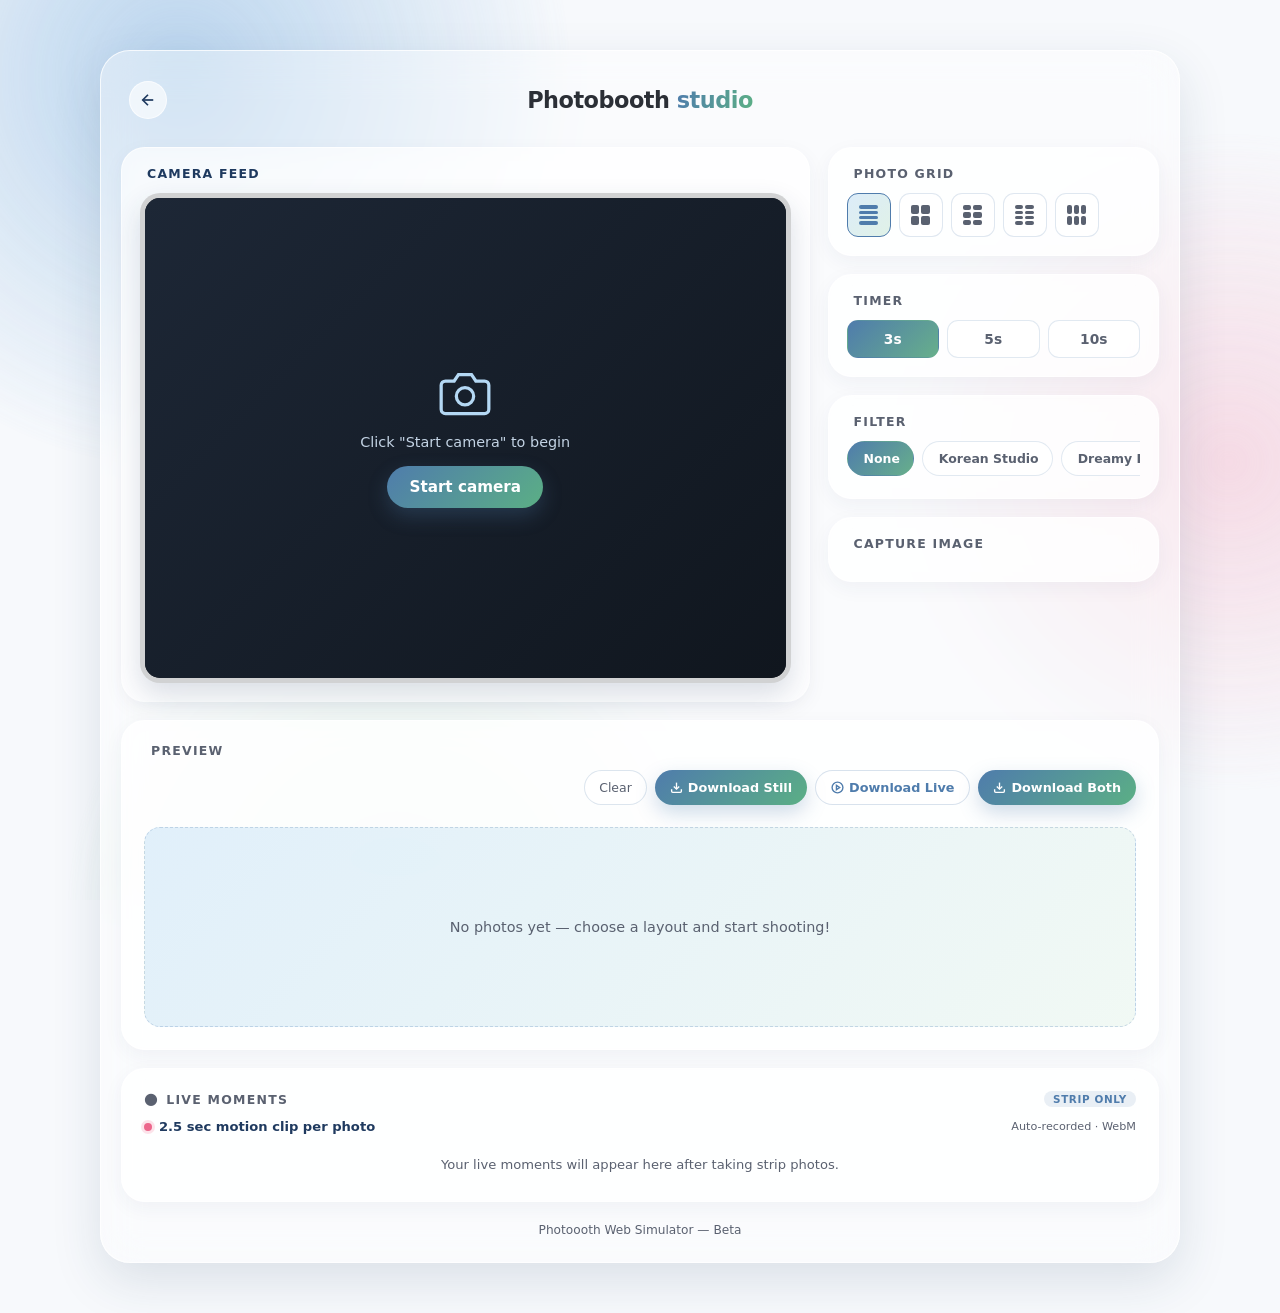
==== commit 35294289: "Fix HTML formatting and structure" ====
--- a/app.html
+++ b/app.html
@@ -30,7 +30,7 @@
     <!-- SECTION 1 — CAMERA FEED -->
     <section class="app-section camera-feed-section" aria-labelledby="camera-feed-title">
       <h2 class="section-title" id="camera-feed-title">
-        <span class="section-icon">📷</span> Camera Feed
+        <span class="section-icon"></span> Camera Feed
       </h2>
       <div class="camera-section">
         <div class="camera-wrap" id="cameraWrap">
@@ -57,7 +57,7 @@
       <!-- SECTION 2 — PHOTO GRID OPTION -->
       <section class="app-section" aria-labelledby="grid-title">
         <h2 class="section-title" id="grid-title">
-          <span class="section-icon">▦</span> Photo Grid
+          <span class="section-icon"></span> Photo Grid
         </h2>
         <div class="section-body layout-bar">
           <div class="layout-icon-row" id="layoutGrid"></div>
@@ -67,7 +67,7 @@
       <!-- SECTION 3 — TIMER -->
       <section class="app-section" aria-labelledby="timer-title">
         <h2 class="section-title" id="timer-title">
-          <span class="section-icon">⏱️</span> Timer
+          <span class="section-icon"></span> Timer
         </h2>
         <div class="section-body">
           <div class="timer-btns" id="timerBtns"></div>
@@ -77,7 +77,7 @@
       <!-- SECTION 4 — FILTER -->
       <section class="app-section" aria-labelledby="filter-title">
         <h2 class="section-title" id="filter-title">
-          <span class="section-icon">✨</span> Filter
+          <span class="section-icon"></span> Filter
         </h2>
         <div class="section-body filter-bar">
           <div class="filter-chips" id="filterGrid"></div>
@@ -87,7 +87,7 @@
       <!-- SECTION 5 — CAPTURE IMAGE -->
       <section class="app-section capture-section" aria-labelledby="capture-title">
         <h2 class="section-title" id="capture-title">
-          <span class="section-icon">📸</span> Capture Image
+          <span class="section-icon"></span> Capture Image
         </h2>
         <div class="section-body capture-body" id="cameraBar">
           <div class="capture-row-top">
@@ -103,7 +103,7 @@
     <!-- PREVIEW — still photos collage -->
     <section class="app-section preview-section" aria-labelledby="preview-title">
       <h2 class="section-title" id="preview-title">
-        <span class="section-icon">🖼️</span> Preview
+        <span class="section-icon"></span> Preview
       </h2>
       <div class="section-body">
         <div class="preview-actions">
@@ -175,4 +175,4 @@
   <script src="filters.js"></script>
   <script src="script.js"></script>
 </body>
-</html>+</html>
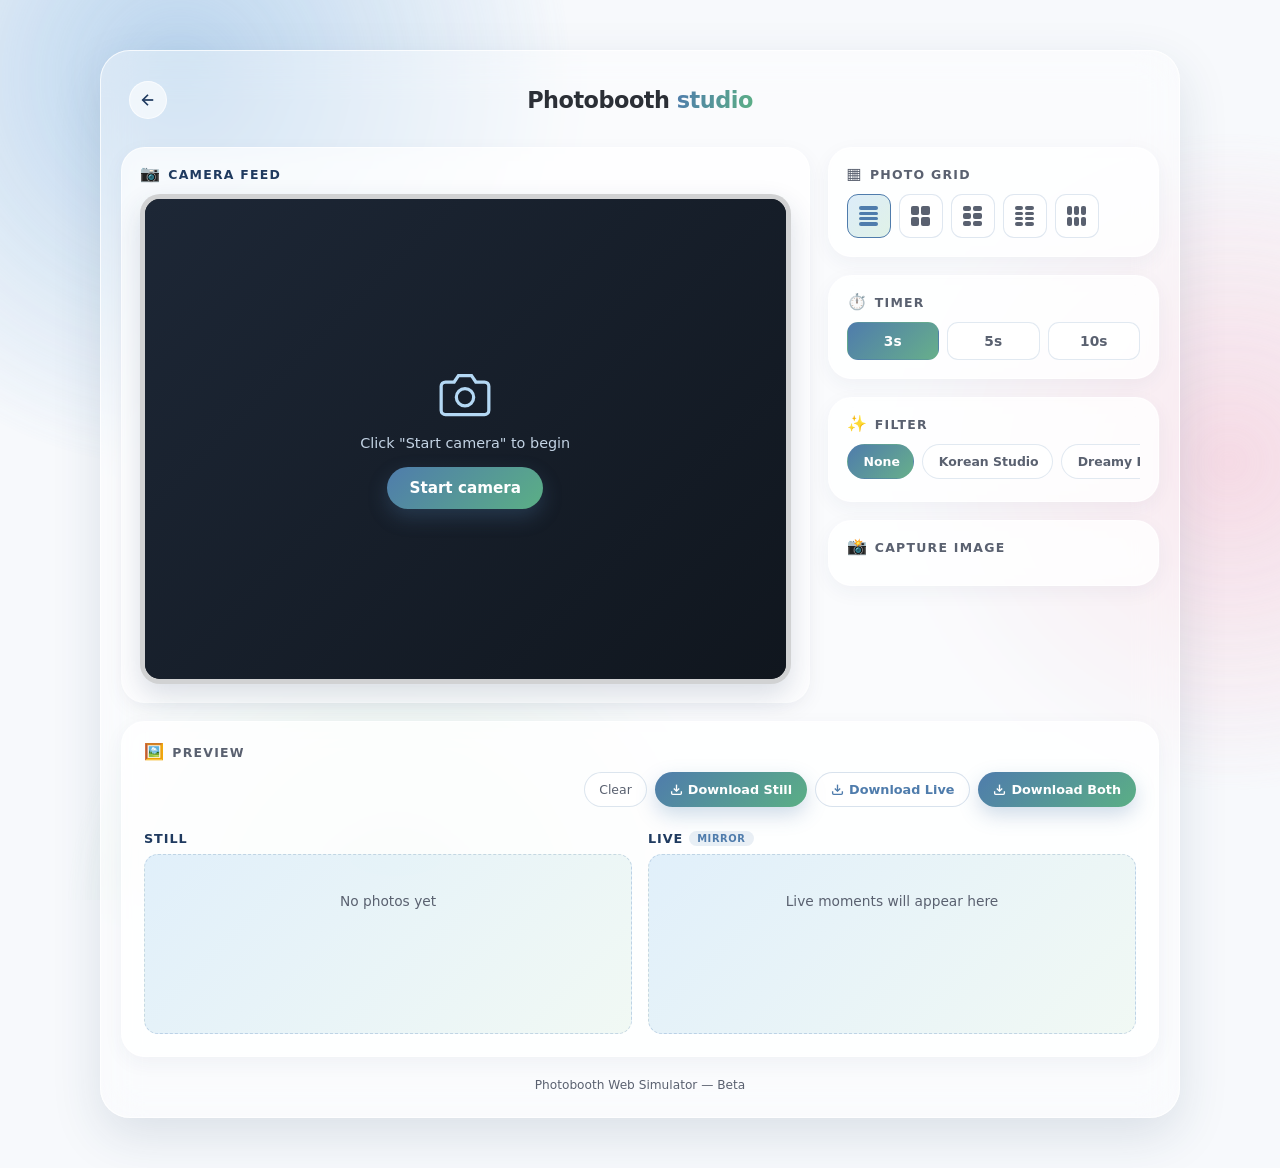
==== commit cd6a6d84: "Add files via upload" ====
--- a/app.html
+++ b/app.html
@@ -30,7 +30,7 @@
     <!-- SECTION 1 — CAMERA FEED -->
     <section class="app-section camera-feed-section" aria-labelledby="camera-feed-title">
       <h2 class="section-title" id="camera-feed-title">
-        <span class="section-icon"></span> Camera Feed
+        <span class="section-icon">📷</span> Camera Feed
       </h2>
       <div class="camera-section">
         <div class="camera-wrap" id="cameraWrap">
@@ -51,13 +51,13 @@
       </div>
     </section>
 
-    <!-- CONTROLS PANEL — sections 2-5 side by side on desktop -->
+    <!-- CONTROLS PANEL — sections 2–5 -->
     <div class="controls-panel">
 
-      <!-- SECTION 2 — PHOTO GRID OPTION -->
+      <!-- SECTION 2 — PHOTO GRID -->
       <section class="app-section" aria-labelledby="grid-title">
         <h2 class="section-title" id="grid-title">
-          <span class="section-icon"></span> Photo Grid
+          <span class="section-icon">▦</span> Photo Grid
         </h2>
         <div class="section-body layout-bar">
           <div class="layout-icon-row" id="layoutGrid"></div>
@@ -67,7 +67,7 @@
       <!-- SECTION 3 — TIMER -->
       <section class="app-section" aria-labelledby="timer-title">
         <h2 class="section-title" id="timer-title">
-          <span class="section-icon"></span> Timer
+          <span class="section-icon">⏱️</span> Timer
         </h2>
         <div class="section-body">
           <div class="timer-btns" id="timerBtns"></div>
@@ -77,7 +77,7 @@
       <!-- SECTION 4 — FILTER -->
       <section class="app-section" aria-labelledby="filter-title">
         <h2 class="section-title" id="filter-title">
-          <span class="section-icon"></span> Filter
+          <span class="section-icon">✨</span> Filter
         </h2>
         <div class="section-body filter-bar">
           <div class="filter-chips" id="filterGrid"></div>
@@ -87,7 +87,7 @@
       <!-- SECTION 5 — CAPTURE IMAGE -->
       <section class="app-section capture-section" aria-labelledby="capture-title">
         <h2 class="section-title" id="capture-title">
-          <span class="section-icon"></span> Capture Image
+          <span class="section-icon">📸</span> Capture Image
         </h2>
         <div class="section-body capture-body" id="cameraBar">
           <div class="capture-row-top">
@@ -98,17 +98,18 @@
         </div>
       </section>
 
-    </div><!-- end controls-panel -->
+    </div><!-- /controls-panel -->
 
-    <!-- PREVIEW — still photos collage -->
+    <!-- PREVIEW — Still + Live side by side -->
     <section class="app-section preview-section" aria-labelledby="preview-title">
       <h2 class="section-title" id="preview-title">
-        <span class="section-icon"></span> Preview
+        <span class="section-icon">🖼️</span> Preview
       </h2>
+
       <div class="section-body">
+        <!-- Download actions -->
         <div class="preview-actions">
           <button class="btn-retake" id="btnClear">Clear</button>
-          <!-- Still: always shown -->
           <button class="btn-download" id="btnDownload">
             <svg width="13" height="13" viewBox="0 0 24 24" fill="none" stroke="currentColor" stroke-width="2.5" aria-hidden="true">
               <path d="M21 15v4a2 2 0 0 1-2 2H5a2 2 0 0 1-2-2v-4"/>
@@ -117,14 +118,15 @@
             </svg>
             Download Still
           </button>
-          <!-- Live + Both: only shown for strip layout, toggled by JS -->
-          <button class="btn-download btn-download-soft strip-only" id="btnDownloadLive" style="display:none">
+          <button class="btn-download btn-download-soft" id="btnDownloadLive">
             <svg width="13" height="13" viewBox="0 0 24 24" fill="none" stroke="currentColor" stroke-width="2.5" aria-hidden="true">
-              <circle cx="12" cy="12" r="10"/><polygon points="10 8 16 12 10 16 10 8"/>
+              <path d="M21 15v4a2 2 0 0 1-2 2H5a2 2 0 0 1-2-2v-4"/>
+              <polyline points="7 10 12 15 17 10"/>
+              <line x1="12" y1="15" x2="12" y2="3"/>
             </svg>
             Download Live
           </button>
-          <button class="btn-download strip-only" id="btnDownloadBoth" style="display:none">
+          <button class="btn-download" id="btnDownloadBoth">
             <svg width="13" height="13" viewBox="0 0 24 24" fill="none" stroke="currentColor" stroke-width="2.5" aria-hidden="true">
               <path d="M21 15v4a2 2 0 0 1-2 2H5a2 2 0 0 1-2-2v-4"/>
               <polyline points="7 10 12 15 17 10"/>
@@ -133,32 +135,37 @@
             Download Both
           </button>
         </div>
-        <div class="preview-canvas" id="collagePreview">
-          <div class="empty-strip">No photos yet — choose a layout and start shooting!</div>
+
+        <!--
+          Dual preview container.
+          .preview-dual holds two columns: still (left) + live (right).
+          JS populates #stillPreview and #livePreview independently
+          but with identical structure for each layout.
+        -->
+        <div class="preview-dual" id="previewDual">
+          <div class="preview-col">
+            <div class="preview-col-label">Still</div>
+            <div class="preview-canvas" id="collagePreview">
+              <div class="empty-strip">No photos yet</div>
+            </div>
+          </div>
+          <div class="preview-col" id="liveCol">
+            <div class="preview-col-label">
+              Live
+              <span class="live-tag">mirror</span>
+            </div>
+            <div class="preview-canvas" id="livePreview">
+              <div class="empty-strip">Live moments will appear here</div>
+            </div>
+          </div>
         </div>
-      </div>
-    </section>
 
-    <!-- LIVE MOMENTS — only for strip layout, hidden otherwise -->
-    <section class="app-section live-section strip-only-section" id="liveMomentsSection" aria-labelledby="live-title" style="display:none">
-      <h2 class="section-title" id="live-title">
-        <span class="section-icon">&#9679;</span> Live Moments
-        <span class="live-badge">Strip only</span>
-      </h2>
-      <div class="section-body">
-        <div class="live-preview-heading">
-          <span><i class="live-dot" aria-hidden="true"></i> 2.5 sec motion clip per photo</span>
-          <small>Auto-recorded · WebM</small>
-        </div>
-        <div class="live-preview-list" id="livePreview">
-          <p class="live-empty">Your live moments will appear here after taking strip photos.</p>
-        </div>
       </div>
     </section>
 
     <!-- Footer -->
     <footer class="footer">
-      <span>Photoooth Web Simulator &mdash; Beta</span>
+      <span>Photobooth Web Simulator &mdash; Beta</span>
     </footer>
 
   </div>
@@ -169,10 +176,10 @@
     <span id="processingMsg">Preparing download…</span>
   </div>
 
-  <!-- Hidden canvas for export -->
+  <!-- Hidden canvases -->
   <canvas id="final-canvas" style="display:none"></canvas>
 
   <script src="filters.js"></script>
   <script src="script.js"></script>
 </body>
-</html>
+</html>
--- a/style.css
+++ b/style.css
@@ -1,6 +1,6 @@
 /* ============================================================
-   style.css — Photobooth Studio
-   Fully responsive: mobile-first, fluid layout at all widths
+   style.css — Photobooth Studio  (v7)
+   Fully responsive. Dual Still + Live preview side by side.
    ============================================================ */
 
 :root {
@@ -18,7 +18,6 @@
   --gap:       clamp(10px, 2vw, 18px);
 }
 
-/* ── Reset ── */
 *, *::before, *::after { box-sizing: border-box; margin: 0; padding: 0; }
 html { font-size: 16px; -webkit-text-size-adjust: 100%; }
 body {
@@ -34,84 +33,42 @@
 
 /* ── Animated background blobs ── */
 .app-background {
-  position: fixed;
-  inset: 0;
-  z-index: -1;
-  overflow: hidden;
-  pointer-events: none;
-}
-.app-blob {
-  position: absolute;
-  border-radius: 50%;
-  filter: blur(1px);
-  opacity: .82;
-}
-.app-blob-blue {
-  width: min(66vw, 820px);
-  height: min(66vw, 820px);
-  left: -18vw; top: -26vw;
-  background: radial-gradient(circle, rgba(111,168,220,.56), rgba(111,168,220,0) 68%);
-  animation: drift-blue 18s ease-in-out infinite;
-}
-.app-blob-pink {
-  width: min(55vw, 690px);
-  height: min(55vw, 690px);
-  top: 13%; right: -23vw;
-  background: radial-gradient(circle, rgba(244,180,200,.53), rgba(244,180,200,0) 68%);
-  animation: drift-pink 21s ease-in-out infinite;
-}
-.app-blob-green {
-  width: min(55vw, 690px);
-  height: min(55vw, 690px);
-  bottom: -28vw; left: 4vw;
-  background: radial-gradient(circle, rgba(168,216,185,.55), rgba(168,216,185,0) 68%);
-  animation: drift-green 22s ease-in-out infinite;
-}
-@keyframes drift-blue  { 50% { transform: translate(38px, 30px); } }
-@keyframes drift-pink  { 50% { transform: translate(-35px, -24px); } }
-@keyframes drift-green { 50% { transform: translate(28px, -20px) scale(1.06); } }
-
-/* ══════════════════════════════════════════════
-   APP SHELL — responsive grid
-   Mobile:  single column
-   Tablet:  single column, wider
-   Desktop: two-column (camera | controls)
-   ══════════════════════════════════════════════ */
+  position: fixed; inset: 0; z-index: -1;
+  overflow: hidden; pointer-events: none;
+}
+.app-blob { position: absolute; border-radius: 50%; filter: blur(1px); opacity: .82; }
+.app-blob-blue  { width: min(66vw,820px); height: min(66vw,820px); left:-18vw; top:-26vw; background: radial-gradient(circle,rgba(111,168,220,.56),rgba(111,168,220,0) 68%); animation: drift-blue 18s ease-in-out infinite; }
+.app-blob-pink  { width: min(55vw,690px); height: min(55vw,690px); top:13%; right:-23vw; background: radial-gradient(circle,rgba(244,180,200,.53),rgba(244,180,200,0) 68%); animation: drift-pink 21s ease-in-out infinite; }
+.app-blob-green { width: min(55vw,690px); height: min(55vw,690px); bottom:-28vw; left:4vw; background: radial-gradient(circle,rgba(168,216,185,.55),rgba(168,216,185,0) 68%); animation: drift-green 22s ease-in-out infinite; }
+@keyframes drift-blue  { 50% { transform: translate(38px,30px); } }
+@keyframes drift-pink  { 50% { transform: translate(-35px,-24px); } }
+@keyframes drift-green { 50% { transform: translate(28px,-20px) scale(1.06); } }
+
+/* ── App shell ── */
 .app {
   width: min(calc(100% - 16px), 1080px);
-  margin: clamp(8px, 2.5vw, 40px) auto;
-  padding: clamp(10px, 2vw, 20px);
+  margin: clamp(8px,2.5vw,40px) auto;
+  padding: clamp(10px,2vw,20px);
   display: grid;
   gap: var(--gap);
-
-  /* Mobile default: single column */
   grid-template-columns: 1fr;
-  grid-template-areas:
-    "header"
-    "camera"
-    "controls"
-    "preview"
-    "live"
-    "footer";
-
+  grid-template-areas: "header" "camera" "controls" "preview" "footer";
   border: 1px solid rgba(255,255,255,.76);
-  border-radius: clamp(18px, 3vw, 30px);
+  border-radius: clamp(18px,3vw,30px);
   background: rgba(255,255,255,.37);
   box-shadow: var(--shadow);
   backdrop-filter: blur(20px);
   -webkit-backdrop-filter: blur(20px);
 }
 
-/* Desktop two-column layout */
 @media (min-width: 800px) {
   .app {
-    grid-template-columns: minmax(0, 1.35fr) minmax(260px, .65fr);
+    grid-template-columns: minmax(0,1.35fr) minmax(260px,.65fr);
     grid-template-areas:
-      "header   header"
-      "camera   controls"
-      "preview  preview"
-      "live     live"
-      "footer   footer";
+      "header  header"
+      "camera  controls"
+      "preview preview"
+      "footer  footer";
   }
 }
 
@@ -125,36 +82,29 @@
   padding: 6px 8px;
 }
 .header h1 {
-  margin: 0;
-  text-align: center;
-  font-size: clamp(1rem, 2.8vw, 1.4rem);
-  letter-spacing: -.5px;
-  color: var(--ink);
+  margin: 0; text-align: center;
+  font-size: clamp(1rem,2.8vw,1.4rem);
+  letter-spacing: -.5px; color: var(--ink);
 }
 .header h1 em {
   font-style: normal;
-  background: linear-gradient(105deg, var(--blue-deep), #5baf85);
-  -webkit-background-clip: text;
-  background-clip: text;
-  color: transparent;
+  background: linear-gradient(105deg,var(--blue-deep),#5baf85);
+  -webkit-background-clip: text; background-clip: text; color: transparent;
 }
 .back-link, .header-spacer { width: 38px; height: 38px; }
 .back-link {
-  display: grid;
-  place-items: center;
-  color: var(--navy);
-  border: 1px solid var(--line);
-  border-radius: 50%;
-  background: rgba(255,255,255,.63);
+  display: grid; place-items: center;
+  color: var(--navy); border: 1px solid var(--line);
+  border-radius: 50%; background: rgba(255,255,255,.63);
+  text-decoration: none;
   transition: transform .18s, background .18s;
-  text-decoration: none;
 }
 .back-link:hover { transform: translateX(-3px); background: #fff; }
 
-/* ── Generic section card ── */
+/* ── Section card ── */
 .app-section {
   min-width: 0;
-  padding: clamp(12px, 2vw, 22px);
+  padding: clamp(12px,2vw,22px);
   border: 1px solid var(--line);
   border-radius: var(--radius);
   background: var(--glass);
@@ -163,25 +113,19 @@
   -webkit-backdrop-filter: blur(12px);
 }
 .section-title {
-  display: flex;
-  align-items: center;
-  gap: 7px;
+  display: flex; align-items: center; gap: 7px;
   margin: 0 0 12px;
-  font-size: clamp(.7rem, 1.4vw, .78rem);
-  font-weight: 750;
-  letter-spacing: .1em;
-  text-transform: uppercase;
-  color: var(--muted);
+  font-size: clamp(.7rem,1.4vw,.78rem);
+  font-weight: 750; letter-spacing: .1em;
+  text-transform: uppercase; color: var(--muted);
 }
 .section-icon { font-size: 1rem; line-height: 1; }
 .section-body { display: flex; flex-direction: column; gap: 10px; }
 
-/* ══════════════════════════════════════════════
-   SECTION 1 — CAMERA FEED
-   ══════════════════════════════════════════════ */
+/* ── Camera ── */
 .camera-feed-section {
   grid-area: camera;
-  padding: clamp(10px, 1.8vw, 18px);
+  padding: clamp(10px,1.8vw,18px);
   background: rgba(255,255,255,.62);
 }
 .camera-feed-section .section-title { color: var(--navy); }
@@ -190,500 +134,317 @@
 .camera-section {
   overflow: hidden;
   border: 5px solid rgba(255,255,255,.8);
-  border-radius: clamp(14px, 2vw, 20px);
+  border-radius: clamp(14px,2vw,20px);
   background: #1a1e24;
   box-shadow: 0 12px 28px rgba(31,58,95,.16);
 }
 .camera-wrap {
-  position: relative;
-  display: grid;
-  place-items: center;
-  width: 100%;
-  aspect-ratio: 4 / 3;
+  position: relative; display: grid; place-items: center;
+  width: 100%; aspect-ratio: 4/3;
   overflow: hidden;
-  background: linear-gradient(135deg, #1d2736, #10161e);
-}
-
-/* On small screens camera gets a bit taller feel */
-@media (max-width: 480px) {
-  .camera-wrap { aspect-ratio: 3 / 2.6; }
-}
-
-#glCanvas, #overlay-canvas {
-  position: absolute;
-  inset: 0;
-  width: 100%;
-  height: 100%;
-}
-#glCanvas        { display: none; object-fit: cover; }
-#overlay-canvas  { pointer-events: none; }
+  background: linear-gradient(135deg,#1d2736,#10161e);
+}
+@media (max-width: 480px) { .camera-wrap { aspect-ratio: 3/2.6; } }
+
+#glCanvas, #overlay-canvas { position: absolute; inset: 0; width: 100%; height: 100%; }
+#glCanvas       { display: none; object-fit: cover; }
+#overlay-canvas { pointer-events: none; }
 
 .camera-placeholder {
-  z-index: 1;
-  display: flex;
-  flex-direction: column;
-  align-items: center;
-  gap: 12px;
-  padding: 24px 20px;
-  text-align: center;
-  color: #e8f1fa;
-}
-.camera-placeholder svg { stroke: #b4d8f4; width: clamp(40px, 8vw, 52px); height: auto; }
-.camera-placeholder p   { margin: 0; max-width: 220px; color: #c3d3e4; line-height: 1.5; font-size: clamp(.8rem, 1.8vw, .9rem); }
-
-/* Countdown & flash */
-.countdown-overlay,
-.flash-overlay { position: absolute; inset: 0; pointer-events: none; opacity: 0; }
+  z-index: 1; display: flex; flex-direction: column;
+  align-items: center; gap: 12px; padding: 24px 20px;
+  text-align: center; color: #e8f1fa;
+}
+.camera-placeholder svg { stroke: #b4d8f4; width: clamp(40px,8vw,52px); height: auto; }
+.camera-placeholder p   { margin: 0; max-width: 220px; color: #c3d3e4; line-height: 1.5; font-size: clamp(.8rem,1.8vw,.9rem); }
+
+.countdown-overlay, .flash-overlay { position: absolute; inset: 0; pointer-events: none; opacity: 0; }
 .countdown-overlay {
-  z-index: 10;
-  display: grid;
-  place-items: center;
-  background: rgba(28,43,63,.54);
-  color: #fff;
-  font-size: clamp(3.5rem, 14vw, 7rem);
-  font-weight: 800;
-  text-shadow: 0 0 35px var(--pink);
-  transition: opacity .16s;
-}
-.countdown-overlay.visible,
-.flash-overlay.flash { opacity: 1; }
+  z-index: 10; display: grid; place-items: center;
+  background: rgba(28,43,63,.54); color: #fff;
+  font-size: clamp(3.5rem,14vw,7rem); font-weight: 800;
+  text-shadow: 0 0 35px var(--pink); transition: opacity .16s;
+}
+.countdown-overlay.visible, .flash-overlay.flash { opacity: 1; }
 .flash-overlay { z-index: 20; background: #fff; transition: opacity .15s; }
 
-/* ══════════════════════════════════════════════
-   CONTROLS PANEL — sections 2-5
-   ══════════════════════════════════════════════ */
+/* ── Controls panel ── */
 .controls-panel {
   grid-area: controls;
-  display: flex;
-  flex-direction: column;
-  gap: var(--gap);
-  min-width: 0;
-}
-
-/* On mobile, controls-panel sections stack but share a horizontal row for layout+timer */
+  display: flex; flex-direction: column;
+  gap: var(--gap); min-width: 0;
+}
 @media (max-width: 799px) {
   .controls-panel {
-    /* 2-col mini grid on medium phones: layout|timer on top, filter below, capture below */
     display: grid;
     grid-template-columns: 1fr 1fr;
-    grid-template-rows: auto auto auto;
     gap: var(--gap);
   }
-  /* Filter and capture span full width */
   .controls-panel .app-section:nth-child(3),
-  .controls-panel .app-section:nth-child(4) {
-    grid-column: 1 / -1;
-  }
-}
-
-/* Very small phones: single column everything */
+  .controls-panel .app-section:nth-child(4) { grid-column: 1 / -1; }
+}
 @media (max-width: 420px) {
-  .controls-panel {
-    grid-template-columns: 1fr;
-  }
+  .controls-panel { grid-template-columns: 1fr; }
   .controls-panel .app-section:nth-child(3),
-  .controls-panel .app-section:nth-child(4) {
-    grid-column: auto;
-  }
-}
-
-.controls-panel .app-section { padding: clamp(12px, 1.8vw, 18px); }
-
-/* ── Layout picker ── */
-.layout-icon-row {
-  display: flex;
-  flex-wrap: wrap;
-  gap: clamp(5px, 1vw, 8px);
-}
+  .controls-panel .app-section:nth-child(4) { grid-column: auto; }
+}
+.controls-panel .app-section { padding: clamp(12px,1.8vw,18px); }
+
+/* Layout picker */
+.layout-icon-row { display: flex; flex-wrap: wrap; gap: clamp(5px,1vw,8px); }
 .layout-btn {
-  width: clamp(36px, 8.5vw, 44px);
-  height: clamp(36px, 8.5vw, 44px);
-  display: grid;
-  place-items: center;
-  padding: 5px;
-  border: 1px solid rgba(79,124,172,.18);
-  border-radius: 11px;
+  width: clamp(36px,8.5vw,44px); height: clamp(36px,8.5vw,44px);
+  display: grid; place-items: center; padding: 5px;
+  border: 1px solid rgba(79,124,172,.18); border-radius: 11px;
   background: rgba(255,255,255,.7);
   transition: transform .16s, background .16s, border-color .16s;
 }
 .layout-btn span { display: none; }
 .layout-btn:hover { transform: translateY(-2px); border-color: var(--blue); }
-.layout-btn.active {
-  background: linear-gradient(135deg, #dcecf9, #e0f2e7);
-  border-color: var(--blue-deep);
-}
+.layout-btn.active { background: linear-gradient(135deg,#dcecf9,#e0f2e7); border-color: var(--blue-deep); }
 .layout-dots { display: grid; gap: 2px; width: 62%; height: 62%; }
 .layout-dots .dot { border-radius: 2px; background: var(--muted); }
 .layout-btn.active .dot { background: var(--blue-deep); }
 .layout-btn:hover .dot  { background: var(--blue); }
 
-/* ── Timer ── */
-.timer-btns {
-  display: grid;
-  grid-template-columns: repeat(3, 1fr);
-  gap: clamp(5px, 1vw, 8px);
-}
+/* Timer */
+.timer-btns { display: grid; grid-template-columns: repeat(3,1fr); gap: clamp(5px,1vw,8px); }
 .timer-btn {
-  padding: clamp(7px, 1.5vw, 10px) 4px;
-  border: 1px solid rgba(79,124,172,.17);
-  border-radius: 11px;
-  background: rgba(255,255,255,.64);
-  color: var(--muted);
-  font-size: clamp(.78rem, 1.6vw, .86rem);
-  font-weight: 700;
+  padding: clamp(7px,1.5vw,10px) 4px;
+  border: 1px solid rgba(79,124,172,.17); border-radius: 11px;
+  background: rgba(255,255,255,.64); color: var(--muted);
+  font-size: clamp(.78rem,1.6vw,.86rem); font-weight: 700;
   transition: transform .15s, border-color .15s, background .15s;
 }
-.timer-btn.active {
-  color: #fff;
-  border-color: transparent;
-  background: linear-gradient(135deg, var(--blue-deep), #67af8b);
-}
+.timer-btn.active { color: #fff; border-color: transparent; background: linear-gradient(135deg,var(--blue-deep),#67af8b); }
 .timer-btn:hover:not(.active) { transform: translateY(-1px); border-color: var(--blue); background: #fff; }
 
-/* ── Filter chips ── */
+/* Filter chips */
 .filter-bar { overflow: hidden; }
 .filter-chips {
-  display: flex;
-  gap: clamp(5px, 1vw, 8px);
-  padding-bottom: 4px;
-  overflow-x: auto;
+  display: flex; gap: clamp(5px,1vw,8px);
+  padding-bottom: 4px; overflow-x: auto;
   -webkit-overflow-scrolling: touch;
-  scrollbar-width: thin;
-  scrollbar-color: var(--blue) transparent;
+  scrollbar-width: thin; scrollbar-color: var(--blue) transparent;
 }
 .filter-chips::-webkit-scrollbar { height: 3px; }
 .filter-chips::-webkit-scrollbar-thumb { background: var(--blue-deep); border-radius: 3px; }
-
 .filter-btn {
   flex: 0 0 auto;
-  padding: clamp(6px, 1.2vw, 9px) clamp(9px, 1.8vw, 13px);
-  border: 1px solid rgba(79,124,172,.17);
-  border-radius: 999px;
-  background: rgba(255,255,255,.64);
-  color: var(--muted);
-  font-size: clamp(.72rem, 1.4vw, .78rem);
-  font-weight: 650;
+  padding: clamp(6px,1.2vw,9px) clamp(9px,1.8vw,13px);
+  border: 1px solid rgba(79,124,172,.17); border-radius: 999px;
+  background: rgba(255,255,255,.64); color: var(--muted);
+  font-size: clamp(.72rem,1.4vw,.78rem); font-weight: 650;
   white-space: nowrap;
   transition: transform .15s, border-color .15s, background .15s;
 }
-.filter-btn.active {
-  color: #fff;
-  border-color: transparent;
-  background: linear-gradient(135deg, var(--blue-deep), #67af8b);
-}
+.filter-btn.active { color: #fff; border-color: transparent; background: linear-gradient(135deg,var(--blue-deep),#67af8b); }
 .filter-btn:hover:not(.active) { transform: translateY(-1px); border-color: var(--blue); background: #fff; }
 .filter-icon { margin-right: 3px; }
 
-/* ── Capture Image ── */
-.capture-body {
-  display: none;
-  flex-direction: column;
-  gap: 10px;
-}
-.capture-row-top {
-  display: flex;
-  align-items: center;
-  justify-content: space-between;
-  gap: 8px;
-}
-.shot-counter {
-  color: var(--muted);
-  font-size: clamp(.76rem, 1.5vw, .84rem);
-  font-weight: 650;
-}
-
-/* ── Shared button styles ── */
-.btn-start,
-.btn-capture,
-.btn-download {
-  border: 0;
-  color: #fff;
-  font-weight: 700;
-  background: linear-gradient(135deg, var(--blue-deep), #5baf85);
+/* Capture */
+.capture-body { display: none; flex-direction: column; gap: 10px; }
+.capture-row-top { display: flex; align-items: center; justify-content: space-between; gap: 8px; }
+.shot-counter { color: var(--muted); font-size: clamp(.76rem,1.5vw,.84rem); font-weight: 650; }
+
+/* Shared button styles */
+.btn-start, .btn-capture, .btn-download {
+  border: 0; color: #fff; font-weight: 700;
+  background: linear-gradient(135deg,var(--blue-deep),#5baf85);
   box-shadow: 0 8px 20px rgba(79,124,172,.28);
   transition: transform .18s, box-shadow .18s, filter .18s;
 }
-.btn-start:hover,
-.btn-capture:hover,
-.btn-download:hover {
-  transform: translateY(-2px);
-  filter: saturate(1.12);
+.btn-start:hover, .btn-capture:hover, .btn-download:hover {
+  transform: translateY(-2px); filter: saturate(1.12);
   box-shadow: 0 11px 24px rgba(79,124,172,.36);
 }
-.btn-start:active,
-.btn-capture:active,
-.btn-download:active { transform: scale(.98); }
+.btn-start:active, .btn-capture:active, .btn-download:active { transform: scale(.98); }
 
 .btn-start {
-  padding: clamp(9px, 1.8vw, 12px) clamp(16px, 3vw, 22px);
-  border-radius: 999px;
-  font-size: clamp(.85rem, 1.8vw, .95rem);
+  padding: clamp(9px,1.8vw,12px) clamp(16px,3vw,22px);
+  border-radius: 999px; font-size: clamp(.85rem,1.8vw,.95rem);
 }
 .btn-capture {
-  width: 100%;
-  padding: clamp(11px, 2.2vw, 14px) 15px;
-  border-radius: 13px;
-  font-size: clamp(.88rem, 1.8vw, .96rem);
-}
-.btn-capture:disabled {
-  opacity: .42;
-  cursor: not-allowed;
-  box-shadow: none;
-  transform: none;
-  filter: grayscale(.2);
-}
+  width: 100%; padding: clamp(11px,2.2vw,14px) 15px;
+  border-radius: 13px; font-size: clamp(.88rem,1.8vw,.96rem);
+}
+.btn-capture:disabled { opacity: .42; cursor: not-allowed; box-shadow: none; transform: none; filter: grayscale(.2); }
 
 .btn-retake {
-  padding: clamp(6px, 1.2vw, 8px) clamp(10px, 2vw, 14px);
-  border: 1px solid rgba(79,124,172,.2);
-  border-radius: 999px;
-  background: rgba(255,255,255,.64);
-  color: var(--muted);
-  font-size: clamp(.72rem, 1.4vw, .78rem);
+  padding: clamp(6px,1.2vw,8px) clamp(10px,2vw,14px);
+  border: 1px solid rgba(79,124,172,.2); border-radius: 999px;
+  background: rgba(255,255,255,.64); color: var(--muted);
+  font-size: clamp(.72rem,1.4vw,.78rem);
   transition: transform .15s, border-color .15s, background .15s;
 }
-.btn-retake:hover     { transform: translateY(-1px); border-color: var(--blue); background: #fff; }
-.btn-retake:disabled  { opacity: .4; cursor: not-allowed; transform: none; }
+.btn-retake:hover    { transform: translateY(-1px); border-color: var(--blue); background: #fff; }
+.btn-retake:disabled { opacity: .4; cursor: not-allowed; transform: none; }
 
 .btn-download {
-  display: inline-flex;
-  align-items: center;
-  gap: 5px;
-  padding: clamp(7px, 1.4vw, 9px) clamp(11px, 2.2vw, 15px);
-  border-radius: 999px;
-  font-size: clamp(.72rem, 1.4vw, .8rem);
-}
-/* Outlined "Download Live" variant */
+  display: inline-flex; align-items: center; gap: 5px;
+  padding: clamp(7px,1.4vw,9px) clamp(11px,2.2vw,15px);
+  border-radius: 999px; font-size: clamp(.72rem,1.4vw,.8rem);
+}
 .btn-download-soft {
+  color: var(--blue-deep); background: rgba(255,255,255,.74);
+  border: 1px solid rgba(79,124,172,.22); box-shadow: none;
+}
+.btn-download-soft:hover { background: #fff; transform: translateY(-1px); filter: none; }
+
+/* ═══════════════════════════════════════════
+   PREVIEW SECTION — dual still + live layout
+   ═══════════════════════════════════════════ */
+.preview-section { grid-area: preview; }
+
+.preview-actions {
+  display: flex; flex-wrap: wrap;
+  justify-content: flex-end; gap: 8px;
+  margin-bottom: 14px;
+}
+
+/*
+ * .preview-dual — two equal columns side by side.
+ * Each column has a label row and a canvas area below.
+ * On very small screens they stack vertically.
+ */
+.preview-dual {
+  display: grid;
+  grid-template-columns: 1fr 1fr;
+  gap: clamp(8px,2vw,16px);
+  align-items: start;
+}
+@media (max-width: 480px) {
+  .preview-dual { grid-template-columns: 1fr; }
+}
+
+/* Individual column */
+.preview-col {
+  display: flex;
+  flex-direction: column;
+  gap: 8px;
+  min-width: 0;
+}
+
+/* Column header label */
+.preview-col-label {
+  display: flex; align-items: center; gap: 6px;
+  font-size: clamp(.72rem,1.4vw,.8rem);
+  font-weight: 700; letter-spacing: .07em;
+  text-transform: uppercase; color: var(--navy);
+}
+
+/* "mirror" tag on the Live column */
+.live-tag {
+  padding: 2px 8px; border-radius: 999px;
+  background: rgba(79,124,172,.12);
   color: var(--blue-deep);
-  background: rgba(255,255,255,.74);
-  border: 1px solid rgba(79,124,172,.22);
-  box-shadow: none;
-}
-.btn-download-soft:hover { background: #fff; transform: translateY(-1px); filter: none; }
-
-/* ══════════════════════════════════════════════
-   PREVIEW SECTION
-   ══════════════════════════════════════════════ */
-.preview-section { grid-area: preview; }
-
-.preview-actions {
-  display: flex;
-  flex-wrap: wrap;
-  justify-content: flex-end;
-  gap: 8px;
-  margin-bottom: 12px;
-}
+  font-size: .62rem; font-weight: 700;
+  letter-spacing: .06em; text-transform: uppercase;
+}
+
+/* The dark photo canvas area inside each column */
 .preview-canvas {
-  display: flex;
+  display: flex; flex-direction: column;
   align-items: flex-start;
-  flex-wrap: wrap;
-  gap: 10px;
-  min-height: clamp(130px, 22vw, 200px);
-  padding: 12px;
+  gap: 0;
+  min-height: clamp(120px,20vw,180px);
+  padding: clamp(6px,1.2vw,10px);
   overflow: auto;
   border: 1px dashed rgba(79,124,172,.26);
-  border-radius: 16px;
-  background: linear-gradient(135deg, rgba(216,235,249,.78), rgba(237,247,241,.78));
-}
+  border-radius: 14px;
+  background: linear-gradient(135deg,rgba(216,235,249,.78),rgba(237,247,241,.78));
+}
+
 .empty-strip {
-  width: 100%;
-  align-self: center;
-  padding: 32px 15px;
-  text-align: center;
-  color: var(--muted);
-  font-size: clamp(.82rem, 1.6vw, .9rem);
-}
-
-/* ── Strip photos — V-mirror: alternating flip ── */
+  width: 100%; align-self: center;
+  padding: 28px 12px; text-align: center;
+  color: var(--muted); font-size: clamp(.78rem,1.5vw,.86rem);
+}
+
+/* ── Strip layout ── */
 .photo-strip {
-  display: flex;
-  flex-direction: column;
-  gap: clamp(5px, 1vw, 8px);
-  padding: clamp(6px, 1.2vw, 10px);
+  display: flex; flex-direction: column;
+  gap: clamp(4px,.8vw,7px);
+  padding: clamp(5px,1vw,8px);
   border-radius: 10px;
   background: rgba(255,255,255,.86);
-  box-shadow: 0 5px 14px rgba(31,58,95,.12);
+  box-shadow: 0 4px 14px rgba(31,58,95,.11);
+  width: 100%;
 }
 .strip-photo {
-  width: clamp(100px, 22vw, 160px);
-  height: auto;
-  aspect-ratio: 4 / 3;
-  object-fit: cover;
+  width: 100%; height: auto;
+  aspect-ratio: 4/3; object-fit: cover;
   border-radius: 5px;
-  display: block;
-}
-/* V-mirror: odd-indexed photos (1st, 3rd…) normal; even-indexed (2nd, 4th…) flipped */
-.strip-photo.mirror-flip { transform: scaleX(-1); }
-
-/* ── Grid collage ── */
+}
+/* Mirror flag for live strip — applied to every img in the live column */
+.strip-photo.live-mirror { transform: scaleX(-1); }
+
+/* ── Grid layout ── */
 .collage-grid {
   display: grid;
-  gap: clamp(5px, 1vw, 8px);
-  padding: clamp(6px, 1.2vw, 10px);
+  gap: clamp(4px,.8vw,7px);
+  padding: clamp(5px,1vw,8px);
   border-radius: 10px;
   background: rgba(255,255,255,.86);
-  box-shadow: 0 5px 14px rgba(31,58,95,.12);
+  box-shadow: 0 4px 14px rgba(31,58,95,.11);
   width: 100%;
 }
-.collage-photo,
-.collage-empty-cell { width: 100%; height: 100%; border-radius: 5px; }
-.collage-photo { object-fit: cover; display: block; }
+.collage-photo, .collage-empty-cell {
+  width: 100%; height: 100%; border-radius: 5px;
+}
+.collage-photo { object-fit: cover; }
+/* Mirror flag for live grid */
+.collage-photo.live-mirror { transform: scaleX(-1); }
 .collage-empty-cell {
-  display: grid;
-  place-items: center;
-  min-height: 60px;
+  display: grid; place-items: center;
+  min-height: 55px; aspect-ratio: 4/3;
   background: rgba(111,168,220,.12);
-  color: var(--blue-deep);
-  font-size: clamp(1rem, 2.5vw, 1.3rem);
-}
-
-/* ══════════════════════════════════════════════
-   LIVE MOMENTS SECTION — strip only
-   ══════════════════════════════════════════════ */
-.live-section { grid-area: live; }
-
-.live-badge {
-  margin-left: auto;
-  padding: 2px 9px;
-  border-radius: 999px;
-  background: rgba(79,124,172,.12);
-  color: var(--blue-deep);
-  font-size: .65rem;
-  font-weight: 700;
-  letter-spacing: .06em;
-  text-transform: uppercase;
-}
-
-.live-preview-heading {
-  display: flex;
-  align-items: center;
-  justify-content: space-between;
-  margin-bottom: 10px;
-  color: var(--navy);
-  font-size: clamp(.74rem, 1.5vw, .82rem);
-  font-weight: 750;
-}
-.live-preview-heading > span { display: flex; align-items: center; gap: 7px; }
-.live-preview-heading small  { color: var(--muted); font-size: .7rem; font-weight: 500; }
-
-.live-preview-list {
-  display: flex;
-  gap: clamp(8px, 1.5vw, 12px);
-  overflow-x: auto;
-  padding-bottom: 4px;
-  -webkit-overflow-scrolling: touch;
-}
-.live-empty {
-  width: 100%;
-  margin: 3px 0;
-  color: var(--muted);
-  font-size: clamp(.76rem, 1.5vw, .82rem);
-  text-align: center;
-}
-.live-dot {
-  display: inline-block;
-  width: 8px; height: 8px;
-  border-radius: 50%;
-  background: #ec668b;
-  box-shadow: 0 0 0 3px rgba(236,102,139,.18);
-}
-
-.live-clip-card {
-  position: relative;
-  flex: 0 0 clamp(160px, 40vw, 220px);
-  overflow: hidden;
-  border: 3px solid rgba(255,255,255,.9);
-  border-radius: 13px;
-  background: var(--ink);
-  box-shadow: 0 5px 15px rgba(31,58,95,.12);
-}
-.live-clip-card video {
-  display: block;
-  width: 100%;
-  aspect-ratio: 4 / 3;
-  object-fit: cover;
-}
-.btn-live-download {
-  position: absolute;
-  right: 7px; bottom: 7px;
-  padding: 5px 9px;
-  border: 1px solid rgba(255,255,255,.55);
-  border-radius: 999px;
-  color: #fff;
-  background: rgba(31,58,95,.72);
-  backdrop-filter: blur(6px);
-  font-size: clamp(.66rem, 1.3vw, .72rem);
-  font-weight: 700;
+  color: var(--blue-deep); font-size: clamp(.9rem,2.2vw,1.2rem);
 }
 
 /* ── Footer ── */
 .footer {
-  grid-area: footer;
-  padding: 3px 10px 5px;
-  text-align: center;
-  color: var(--muted);
-  font-size: clamp(.7rem, 1.3vw, .76rem);
-}
-
-/* ── Processing toast ── */
+  grid-area: footer; padding: 3px 10px 5px;
+  text-align: center; color: var(--muted);
+  font-size: clamp(.7rem,1.3vw,.76rem);
+}
+
+/* ── Toast ── */
 .processing-toast {
-  position: fixed;
-  z-index: 100;
-  left: 50%;
-  bottom: 20px;
-  display: flex;
-  align-items: center;
-  gap: 9px;
+  position: fixed; z-index: 100; left: 50%; bottom: 20px;
+  display: flex; align-items: center; gap: 9px;
   max-width: calc(100vw - 28px);
   padding: 10px 16px;
-  border: 1px solid rgba(255,255,255,.55);
-  border-radius: 999px;
-  color: #fff;
-  background: rgba(43,47,54,.9);
+  border: 1px solid rgba(255,255,255,.55); border-radius: 999px;
+  color: #fff; background: rgba(43,47,54,.9);
   box-shadow: var(--shadow);
-  transform: translate(-50%, 80px);
-  opacity: 0;
-  pointer-events: none;
-  transition: transform .25s, opacity .25s;
-}
-.processing-toast.visible { transform: translate(-50%, 0); opacity: 1; }
+  transform: translate(-50%,80px); opacity: 0;
+  pointer-events: none; transition: transform .25s, opacity .25s;
+}
+.processing-toast.visible { transform: translate(-50%,0); opacity: 1; }
 .processing-spinner {
   width: 13px; height: 13px;
-  border: 2px solid rgba(255,255,255,.3);
-  border-top-color: #fff;
-  border-radius: 50%;
-  animation: spin .7s linear infinite;
-  flex-shrink: 0;
+  border: 2px solid rgba(255,255,255,.3); border-top-color: #fff;
+  border-radius: 50%; animation: spin .7s linear infinite; flex-shrink: 0;
 }
 @keyframes spin { to { transform: rotate(360deg); } }
 
-/* ══════════════════════════════════════════════
-   RESPONSIVE BREAKPOINTS
-   ══════════════════════════════════════════════ */
-
-/* Phones < 380px — extra tight */
+/* ── Responsive extras ── */
 @media (max-width: 380px) {
   .app { width: calc(100% - 10px); padding: 8px; border-radius: 16px; }
   .header h1 { font-size: .92rem; }
   .layout-btn { width: 32px; height: 32px; }
 }
-
-/* Landscape phones */
 @media (max-height: 500px) and (orientation: landscape) {
-  .camera-wrap { aspect-ratio: 16 / 9; }
-  .app { grid-template-columns: 1fr 1fr; grid-template-areas: "header header" "camera controls" "preview preview" "live live" "footer footer"; }
-}
-
-/* Large desktop — breathing room */
+  .camera-wrap { aspect-ratio: 16/9; }
+  .app {
+    grid-template-columns: 1fr 1fr;
+    grid-template-areas: "header header" "camera controls" "preview preview" "footer footer";
+  }
+}
 @media (min-width: 1200px) {
   .app { margin-top: 50px; margin-bottom: 50px; }
 }
-
-/* Reduce motion */
 @media (prefers-reduced-motion: reduce) {
-  *, *::before, *::after {
-    animation-duration: .01ms !important;
-    transition-duration: .01ms !important;
-  }
+  *, *::before, *::after { animation-duration: .01ms !important; transition-duration: .01ms !important; }
 }
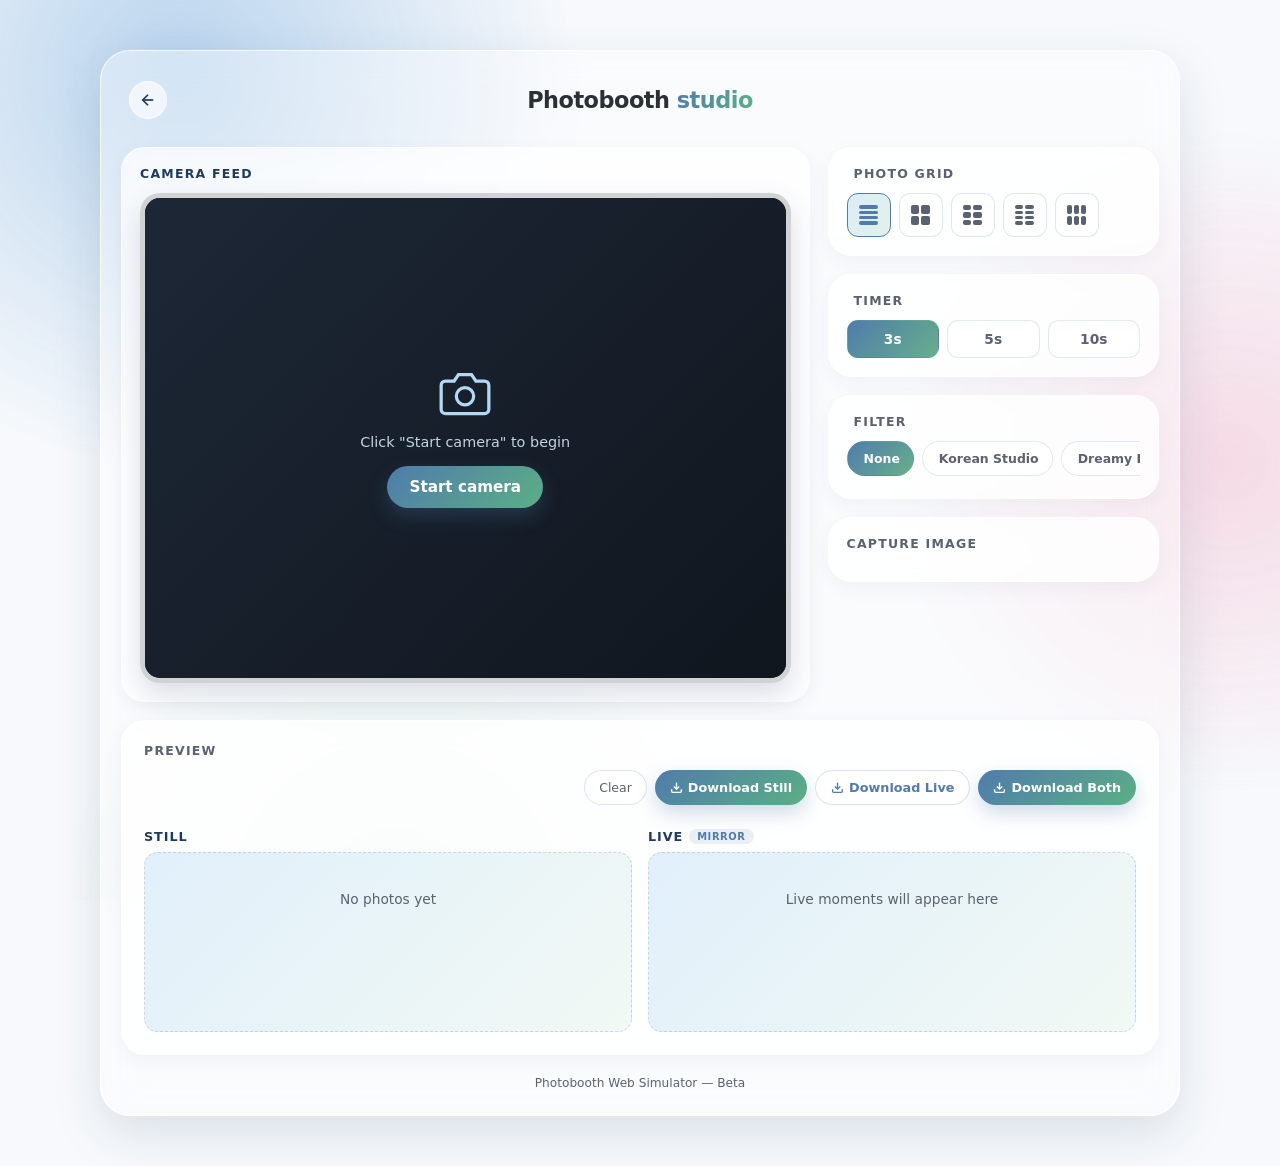
==== commit 560bcf93: "Add files via upload" ====
--- a/app.html
+++ b/app.html
@@ -30,7 +30,7 @@
     <!-- SECTION 1 — CAMERA FEED -->
     <section class="app-section camera-feed-section" aria-labelledby="camera-feed-title">
       <h2 class="section-title" id="camera-feed-title">
-        <span class="section-icon">📷</span> Camera Feed
+        Camera Feed
       </h2>
       <div class="camera-section">
         <div class="camera-wrap" id="cameraWrap">
@@ -57,7 +57,7 @@
       <!-- SECTION 2 — PHOTO GRID -->
       <section class="app-section" aria-labelledby="grid-title">
         <h2 class="section-title" id="grid-title">
-          <span class="section-icon">▦</span> Photo Grid
+          <span class="section-icon"></span> Photo Grid
         </h2>
         <div class="section-body layout-bar">
           <div class="layout-icon-row" id="layoutGrid"></div>
@@ -67,7 +67,7 @@
       <!-- SECTION 3 — TIMER -->
       <section class="app-section" aria-labelledby="timer-title">
         <h2 class="section-title" id="timer-title">
-          <span class="section-icon">⏱️</span> Timer
+          <span class="section-icon"></span> Timer
         </h2>
         <div class="section-body">
           <div class="timer-btns" id="timerBtns"></div>
@@ -77,7 +77,7 @@
       <!-- SECTION 4 — FILTER -->
       <section class="app-section" aria-labelledby="filter-title">
         <h2 class="section-title" id="filter-title">
-          <span class="section-icon">✨</span> Filter
+          <span class="section-icon"></span> Filter
         </h2>
         <div class="section-body filter-bar">
           <div class="filter-chips" id="filterGrid"></div>
@@ -87,7 +87,7 @@
       <!-- SECTION 5 — CAPTURE IMAGE -->
       <section class="app-section capture-section" aria-labelledby="capture-title">
         <h2 class="section-title" id="capture-title">
-          <span class="section-icon">📸</span> Capture Image
+        Capture Image
         </h2>
         <div class="section-body capture-body" id="cameraBar">
           <div class="capture-row-top">
@@ -103,7 +103,7 @@
     <!-- PREVIEW — Still + Live side by side -->
     <section class="app-section preview-section" aria-labelledby="preview-title">
       <h2 class="section-title" id="preview-title">
-        <span class="section-icon">🖼️</span> Preview
+        Preview
       </h2>
 
       <div class="section-body">
@@ -182,4 +182,4 @@
   <script src="filters.js"></script>
   <script src="script.js"></script>
 </body>
-</html>+</html>
